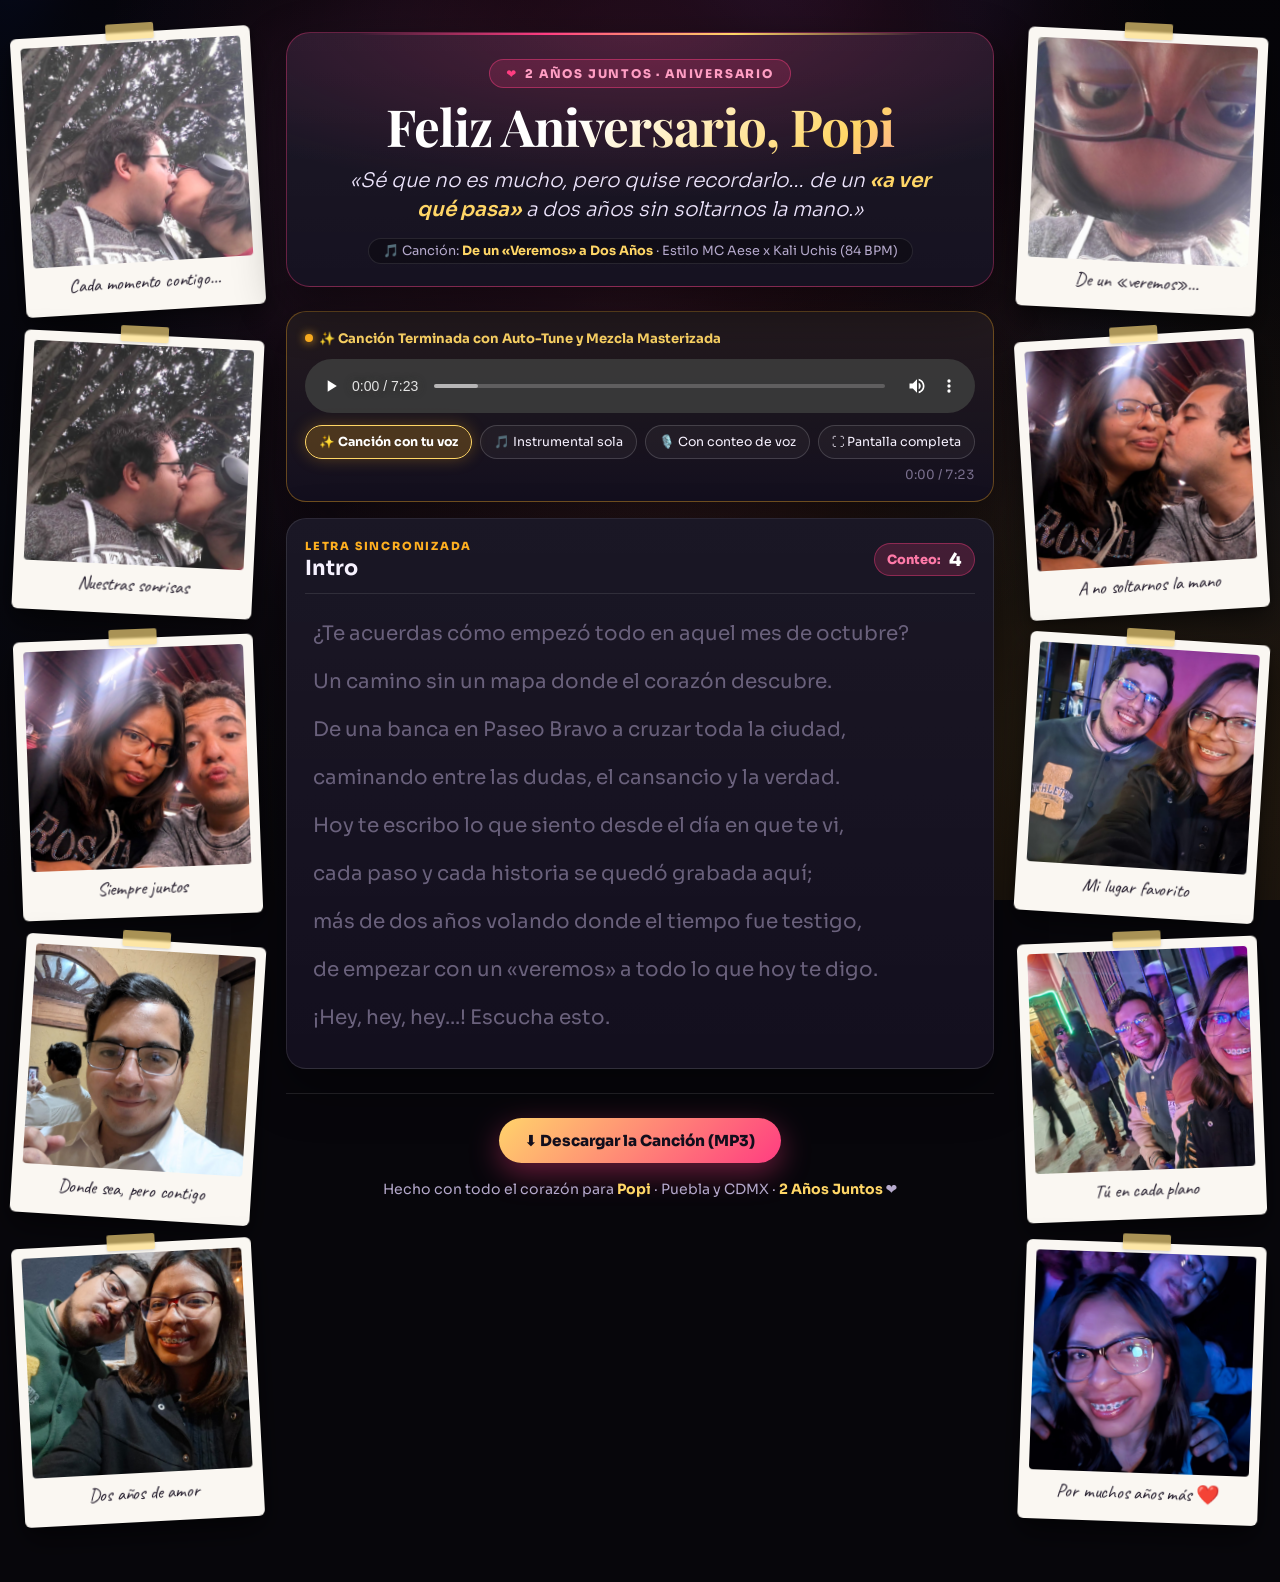
==== aniversario.html @ 95b0ae29 "feat(aniversario): agregar pagina especial para Popi con fotos decorativas, dedicatoria y reproducto" ====
<!DOCTYPE html>
<html lang="es">
<head>
  <meta charset="UTF-8" />
  <meta name="viewport" content="width=device-width, initial-scale=1, viewport-fit=cover" />
  <meta name="color-scheme" content="dark" />
  <meta name="theme-color" content="#07060b" />
  <title>Feliz Aniversario, Popi ❤️ — De un «Veremos» a Dos Años</title>
  <meta name="description" content="Feliz aniversario popi, sé que no es mucho pero quise recordarlo. De un «veremos» a dos años juntos... esta canción es para ti." />

  <link rel="preconnect" href="https://fonts.googleapis.com" />
  <link rel="preconnect" href="https://fonts.gstatic.com" crossorigin />
  <link href="https://fonts.googleapis.com/css2?family=Caveat:wght@600;700&family=Playfair+Display:ital,wght@0,600;0,700;1,400&family=Sora:wght@300;400;500;600;700&display=swap" rel="stylesheet" />

  <style>
    :root {
      --bg: #07060b;
      --card: #130f1e;
      --card-inner: #0d0a15;
      --pink: #ff3d81;
      --pink-soft: #ff7aa8;
      --gold: #ffb020;
      --gold-light: #ffd666;
      --wine: #6e163c;
      --text: #f7f2ff;
      --muted: #b5a9cc;
      --faint: #7a708e;
      --line: rgba(255, 255, 255, 0.10);
      --polaroid-bg: #faf7f2;
      --polaroid-text: #241d2d;
    }

    * { box-sizing: border-box; }
    html { scroll-behavior: smooth; }

    body {
      margin: 0;
      min-height: 100vh;
      background-color: var(--bg);
      color: var(--text);
      font-family: "Sora", system-ui, -apple-system, sans-serif;
      overflow-x: hidden;
      position: relative;
    }

    /* -------------------------------------------------------------
       Fondo Ambiental y Partículas Románticas
       ------------------------------------------------------------- */
    .ambient-backdrop {
      position: fixed;
      inset: 0;
      z-index: 0;
      overflow: hidden;
      pointer-events: none;
    }

    .ambient-slide {
      position: absolute;
      inset: -20px;
      background-size: cover;
      background-position: center;
      filter: blur(28px) brightness(0.24) saturate(1.4);
      opacity: 0;
      transition: opacity 2.5s ease-in-out, transform 12s ease-out;
      transform: scale(1.04);
    }
    .ambient-slide.active {
      opacity: 1;
      transform: scale(1.12);
    }

    .ambient-vignette {
      position: absolute;
      inset: 0;
      background:
        radial-gradient(ellipse at 50% 15%, rgba(255, 61, 129, 0.14), transparent 60%),
        radial-gradient(ellipse at 85% 85%, rgba(255, 176, 32, 0.12), transparent 55%),
        linear-gradient(180deg, rgba(7, 6, 11, 0.65) 0%, rgba(7, 6, 11, 0.92) 80%, #07060b 100%);
    }

    /* Corazones flotantes suaves */
    .hearts-layer {
      position: absolute;
      inset: 0;
      overflow: hidden;
      pointer-events: none;
    }
    .floating-heart {
      position: absolute;
      bottom: -40px;
      color: rgba(255, 61, 129, 0.35);
      font-size: 1.2rem;
      user-select: none;
      animation: floatUp 14s linear infinite;
    }
    @keyframes floatUp {
      0% {
        transform: translateY(0) scale(0.8) rotate(0deg);
        opacity: 0;
      }
      10% { opacity: 0.6; }
      90% { opacity: 0.4; }
      100% {
        transform: translateY(-110vh) scale(1.2) rotate(45deg);
        opacity: 0;
      }
    }

    /* -------------------------------------------------------------
       Estructura Principal (Columnas de Fotos a los Lados)
       ------------------------------------------------------------- */
    .page-wrapper {
      position: relative;
      z-index: 1;
      display: flex;
      justify-content: center;
      align-items: flex-start;
      gap: 28px;
      max-width: 1440px;
      margin: 0 auto;
      padding: 32px 18px 60px;
    }

    /* Columnas laterales de polaroids (Desktop) */
    .photo-sidebar {
      flex: 0 0 240px;
      display: flex;
      flex-direction: column;
      gap: 24px;
      position: sticky;
      top: 24px;
    }

    @media (max-width: 1100px) {
      .photo-sidebar { display: none; }
      .page-wrapper { padding: 20px 14px 50px; }
    }

    /* Columna Central */
    .center-content {
      flex: 1;
      max-width: 760px;
      width: 100%;
    }

    /* -------------------------------------------------------------
       Polaroid Card
       ------------------------------------------------------------- */
    .polaroid {
      position: relative;
      background: var(--polaroid-bg);
      border-radius: 6px;
      padding: 10px 10px 18px 10px;
      box-shadow:
        0 14px 30px rgba(0, 0, 0, 0.55),
        0 2px 6px rgba(0, 0, 0, 0.25);
      cursor: pointer;
      transform-origin: center center;
      transition: transform 0.35s cubic-bezier(0.2, 0.8, 0.2, 1),
                  box-shadow 0.35s ease,
                  z-index 0s;
    }
    .polaroid:hover {
      transform: scale(1.07) rotate(0deg) !important;
      box-shadow:
        0 22px 45px rgba(255, 61, 129, 0.35),
        0 0 0 1px rgba(255, 255, 255, 0.5);
      z-index: 20;
    }

    /* Cinta adhesiva (Washi Tape) */
    .polaroid::before {
      content: "";
      position: absolute;
      top: -9px;
      left: 50%;
      transform: translateX(-50%);
      width: 48px;
      height: 16px;
      background: rgba(255, 222, 125, 0.65);
      backdrop-filter: blur(1px);
      box-shadow: 0 1px 3px rgba(0,0,0,0.15);
      border-radius: 2px;
      z-index: 2;
    }

    .polaroid-img-wrap {
      width: 100%;
      aspect-ratio: 1 / 1;
      overflow: hidden;
      border-radius: 4px;
      background: #1a1622;
    }
    .polaroid-img-wrap img {
      width: 100%;
      height: 100%;
      object-fit: cover;
      display: block;
      transition: transform 0.4s ease;
    }
    .polaroid:hover .polaroid-img-wrap img {
      transform: scale(1.05);
    }

    .polaroid-caption {
      margin: 10px 0 0;
      text-align: center;
      font-family: "Caveat", cursive;
      font-size: 1.18rem;
      color: var(--polaroid-text);
      line-height: 1.1;
      letter-spacing: -0.01em;
    }

    /* Inclinaciones aleatorias naturales */
    .tilt-left-1  { transform: rotate(-3.5deg); }
    .tilt-right-1 { transform: rotate(2.8deg); }
    .tilt-left-2  { transform: rotate(-2.2deg); }
    .tilt-right-2 { transform: rotate(3.6deg); }
    .tilt-left-3  { transform: rotate(-3.0deg); }
    .tilt-right-3 { transform: rotate(2.0deg); }

    /* -------------------------------------------------------------
       Carrusel de Fotos Móvil
       ------------------------------------------------------------- */
    .mobile-reel-wrap {
      display: none;
      margin-bottom: 22px;
    }
    @media (max-width: 1100px) {
      .mobile-reel-wrap { display: block; }
    }
    .mobile-reel-title {
      font-size: 0.75rem;
      text-transform: uppercase;
      letter-spacing: 0.16em;
      color: var(--gold-light);
      font-weight: 700;
      margin: 0 0 10px;
      display: flex;
      align-items: center;
      gap: 6px;
    }
    .mobile-reel {
      display: flex;
      gap: 14px;
      overflow-x: auto;
      padding: 10px 4px 18px;
      scroll-snap-type: x mandatory;
      -webkit-overflow-scrolling: touch;
    }
    .mobile-reel::-webkit-scrollbar { height: 4px; }
    .mobile-reel::-webkit-scrollbar-thumb { background: rgba(255, 61, 129, 0.4); border-radius: 99px; }
    .mobile-reel .polaroid {
      flex: 0 0 170px;
      scroll-snap-align: start;
    }

    /* -------------------------------------------------------------
       Encabezado de Dedicatoria de Aniversario
       ------------------------------------------------------------- */
    .anniversary-hero {
      text-align: center;
      margin-bottom: 24px;
      padding: 26px 20px 22px;
      background:
        radial-gradient(75% 65% at 50% 0%, rgba(255, 61, 129, 0.22), transparent),
        linear-gradient(180deg, rgba(255, 255, 255, 0.04), rgba(255, 255, 255, 0.01)),
        var(--card);
      border: 1px solid rgba(255, 61, 129, 0.35);
      border-radius: 24px;
      box-shadow: 0 20px 50px rgba(0, 0, 0, 0.45);
      position: relative;
      overflow: hidden;
    }
    .anniversary-hero::before {
      content: "";
      position: absolute;
      top: 0;
      left: 10%;
      right: 10%;
      height: 2px;
      background: linear-gradient(90deg, transparent, #ff3d81, #ffd666, transparent);
    }

    .love-pill {
      display: inline-flex;
      align-items: center;
      gap: 7px;
      padding: 6px 16px;
      border-radius: 999px;
      background: rgba(255, 61, 129, 0.16);
      border: 1px solid rgba(255, 61, 129, 0.45);
      color: #ff9ec3;
      font-size: 0.75rem;
      font-weight: 800;
      letter-spacing: 0.15em;
      text-transform: uppercase;
      margin-bottom: 12px;
    }
    .love-pill span { color: #ff3d81; }

    .anniversary-title {
      font-family: "Playfair Display", serif;
      font-size: clamp(2.1rem, 6vw, 3.2rem);
      line-height: 1.05;
      margin: 0 0 12px;
      background: linear-gradient(135deg, #ffffff 40%, #ffd666 80%, #ff8db7 100%);
      -webkit-background-clip: text;
      -webkit-text-fill-color: transparent;
      letter-spacing: -0.02em;
    }

    .anniversary-dedication {
      font-size: clamp(1.02rem, 3vw, 1.25rem);
      line-height: 1.45;
      color: #ede4fc;
      margin: 0 0 14px;
      font-style: italic;
      font-weight: 300;
      max-width: 620px;
      margin-left: auto;
      margin-right: auto;
    }
    .anniversary-dedication strong {
      color: var(--gold-light);
      font-weight: 600;
    }

    .song-credits {
      display: inline-block;
      font-size: 0.8rem;
      color: var(--muted);
      background: rgba(0, 0, 0, 0.3);
      padding: 4px 14px;
      border-radius: 999px;
      border: 1px solid var(--line);
    }
    .song-credits b { color: var(--gold-light); }

    /* -------------------------------------------------------------
       Tarjeta del Reproductor de Audio
       ------------------------------------------------------------- */
    .player-card {
      background:
        linear-gradient(180deg, rgba(255, 176, 32, 0.07), transparent),
        var(--card);
      border: 1px solid rgba(255, 176, 32, 0.35);
      border-radius: 20px;
      padding: 18px;
      box-shadow: 0 20px 50px rgba(0, 0, 0, 0.4);
      margin-bottom: 16px;
    }

    .player-header {
      display: flex;
      align-items: center;
      justify-content: space-between;
      gap: 10px;
      margin-bottom: 12px;
      flex-wrap: wrap;
    }
    .player-badge {
      display: inline-flex;
      align-items: center;
      gap: 6px;
      font-size: 0.82rem;
      font-weight: 700;
      color: #ffd666;
    }
    .player-badge .dot {
      width: 8px;
      height: 8px;
      background: #ffb020;
      border-radius: 50%;
      box-shadow: 0 0 10px #ffb020;
      animation: pulseDot 2s infinite;
    }
    @keyframes pulseDot {
      0%, 100% { opacity: 1; transform: scale(1); }
      50% { opacity: 0.5; transform: scale(0.8); }
    }

    audio {
      width: 100%;
      display: block;
      border-radius: 10px;
      outline: none;
      margin-bottom: 12px;
    }

    .controls-row {
      display: flex;
      align-items: center;
      gap: 8px;
      flex-wrap: wrap;
    }
    .chip {
      appearance: none;
      border: 1px solid rgba(255, 255, 255, 0.16);
      background: rgba(255, 255, 255, 0.04);
      color: var(--text);
      font: inherit;
      font-size: 0.78rem;
      padding: 8px 13px;
      border-radius: 999px;
      cursor: pointer;
      display: inline-flex;
      align-items: center;
      gap: 6px;
      transition: all 0.2s ease;
    }
    .chip:hover {
      border-color: rgba(255, 61, 129, 0.6);
      background: rgba(255, 61, 129, 0.08);
      color: #fff;
    }
    .chip.is-active {
      border-color: #ffd666;
      background: rgba(255, 176, 32, 0.22);
      color: #fff;
      font-weight: 700;
      box-shadow: 0 0 16px rgba(255, 176, 32, 0.28);
    }
    .time-label {
      margin-left: auto;
      color: var(--faint);
      font-size: 0.8rem;
      font-variant-numeric: tabular-nums;
    }

    /* -------------------------------------------------------------
       Tarjeta del Karaoke (Letra en Tiempo Real)
       ------------------------------------------------------------- */
    .karaoke-card {
      background: linear-gradient(180deg, rgba(255, 255, 255, 0.03), transparent), var(--card);
      border: 1px solid var(--line);
      border-radius: 20px;
      padding: 20px 18px;
      box-shadow: 0 20px 50px rgba(0, 0, 0, 0.4);
      margin-bottom: 18px;
    }

    .karaoke-head {
      display: flex;
      align-items: center;
      justify-content: space-between;
      gap: 12px;
      margin-bottom: 14px;
      border-bottom: 1px solid var(--line);
      padding-bottom: 12px;
    }
    .kicker {
      font-size: 0.7rem;
      font-weight: 800;
      color: var(--gold);
      letter-spacing: 0.16em;
      text-transform: uppercase;
      margin: 0 0 2px;
    }
    .section-title {
      margin: 0;
      font-size: 1.3rem;
      font-weight: 700;
      color: var(--text);
    }

    .count-indicator {
      display: inline-flex;
      align-items: center;
      gap: 8px;
      background: rgba(255, 61, 129, 0.18);
      border: 1px solid rgba(255, 61, 129, 0.4);
      border-radius: 999px;
      padding: 4px 12px;
      font-size: 0.8rem;
      font-weight: 800;
      color: var(--pink-soft);
    }
    .count-number {
      font-size: 1.15rem;
      color: #fff;
    }

    /* Contenedor scrolleable de letra */
    .lyrics-container {
      max-height: 440px;
      overflow-y: auto;
      padding: 10px 6px;
      scroll-behavior: smooth;
      scrollbar-width: thin;
      scrollbar-color: rgba(255, 61, 129, 0.4) transparent;
    }
    .lyrics-container::-webkit-scrollbar { width: 5px; }
    .lyrics-container::-webkit-scrollbar-thumb {
      background: rgba(255, 61, 129, 0.35);
      border-radius: 99px;
    }

    .line {
      margin: 0 0 16px;
      font-size: clamp(1.05rem, 3.2vw, 1.25rem);
      line-height: 1.6;
      color: #6a617c;
      transition: color 0.25s ease, transform 0.25s ease;
      cursor: pointer;
    }
    .line:hover {
      color: #9f94b8;
    }
    .line.active {
      color: #ffffff;
      transform: translateX(4px);
    }

    /* Palabras iluminadas en sincronía */
    .word {
      display: inline-block;
      padding: 0 2px;
      border-radius: 4px;
      transition: color 0.12s ease, text-shadow 0.12s ease;
    }
    .line.active .word {
      color: #9c91b5;
    }
    .line.active .word.active {
      color: #ffd666;
      font-weight: 700;
      text-shadow:
        0 0 18px rgba(255, 176, 32, 0.75),
        0 0 32px rgba(255, 61, 129, 0.5);
      animation: popWord 0.15s ease-out;
    }
    @keyframes popWord {
      0% { transform: scale(1.08); }
      100% { transform: scale(1); }
    }

    /* -------------------------------------------------------------
       Pie de Página con Descarga y Nota Romántica
       ------------------------------------------------------------- */
    .romantic-footer {
      text-align: center;
      padding: 24px 16px;
      border-top: 1px solid var(--line);
      margin-top: 24px;
    }
    .download-cta {
      display: inline-flex;
      align-items: center;
      gap: 10px;
      background: linear-gradient(135deg, #ffd36b, #ff3d81);
      color: #120e1c;
      font-weight: 800;
      font-size: 0.95rem;
      padding: 13px 26px;
      border-radius: 999px;
      text-decoration: none;
      box-shadow: 0 10px 30px rgba(255, 61, 129, 0.4);
      transition: transform 0.2s ease, box-shadow 0.2s ease;
      margin-bottom: 16px;
    }
    .download-cta:hover {
      transform: translateY(-2px) scale(1.02);
      box-shadow: 0 14px 40px rgba(255, 61, 129, 0.6);
    }

    .footer-note {
      font-size: 0.88rem;
      color: var(--muted);
      line-height: 1.5;
      margin: 0;
    }
    .footer-note strong { color: var(--gold-light); }

    /* -------------------------------------------------------------
       Modal Lightbox para Ampliar Fotos
       ------------------------------------------------------------- */
    .lightbox-modal {
      position: fixed;
      inset: 0;
      z-index: 1000;
      background: rgba(7, 6, 11, 0.92);
      backdrop-filter: blur(14px);
      display: flex;
      flex-direction: column;
      align-items: center;
      justify-content: center;
      padding: 20px;
      opacity: 0;
      pointer-events: none;
      transition: opacity 0.3s ease;
    }
    .lightbox-modal.is-open {
      opacity: 1;
      pointer-events: auto;
    }
    .lightbox-img-wrap {
      max-width: 90vw;
      max-height: 78vh;
      border-radius: 12px;
      overflow: hidden;
      box-shadow: 0 25px 70px rgba(0, 0, 0, 0.8), 0 0 0 1px rgba(255, 255, 255, 0.2);
    }
    .lightbox-img-wrap img {
      max-width: 100%;
      max-height: 78vh;
      display: block;
      object-fit: contain;
    }
    .lightbox-caption-text {
      font-family: "Caveat", cursive;
      font-size: 1.6rem;
      color: #ffd666;
      margin: 14px 0 0;
      text-align: center;
    }
    .lightbox-close-btn {
      position: absolute;
      top: 20px;
      right: 24px;
      background: rgba(255, 255, 255, 0.1);
      border: 1px solid rgba(255, 255, 255, 0.2);
      color: #fff;
      font-size: 1.4rem;
      width: 44px;
      height: 44px;
      border-radius: 50%;
      cursor: pointer;
      display: flex;
      align-items: center;
      justify-content: center;
      transition: background 0.2s;
    }
    .lightbox-close-btn:hover { background: rgba(255, 61, 129, 0.4); }
  </style>
</head>
<body>

  <!-- Fondo Ambiental con Fotos y Corazones -->
  <div class="ambient-backdrop" aria-hidden="true">
    <div class="ambient-slide active" id="ambientSlideA" style="background-image: url('fotos/IMG-20261108-WA0225.jpg');"></div>
    <div class="ambient-slide" id="ambientSlideB"></div>
    <div class="ambient-vignette"></div>
    <div class="hearts-layer" id="heartsLayer"></div>
  </div>

  <div class="page-wrapper">

    <!-- =========================================================
         COLUMNA IZQUIERDA: POLAROIDS FLOTANTES (DESKTOP)
         ========================================================= -->
    <aside class="photo-sidebar" aria-label="Fotos de recuerdos - Izquierda">
      <div class="polaroid tilt-left-1" onclick="openLightbox('fotos/IMG-20260609-WA0092.jpg', 'Cada momento contigo…')">
        <div class="polaroid-img-wrap">
          <img src="fotos/IMG-20260609-WA0092.jpg" alt="Recuerdo con Popi" loading="lazy" />
        </div>
        <p class="polaroid-caption">Cada momento contigo…</p>
      </div>

      <div class="polaroid tilt-right-1" onclick="openLightbox('fotos/IMG-20260609-WA0116.jpg', 'Nuestras sonrisas')">
        <div class="polaroid-img-wrap">
          <img src="fotos/IMG-20260609-WA0116.jpg" alt="Recuerdo con Popi" loading="lazy" />
        </div>
        <p class="polaroid-caption">Nuestras sonrisas</p>
      </div>

      <div class="polaroid tilt-left-2" onclick="openLightbox('fotos/IMG-20260921-WA0125.jpg', 'Siempre juntos')">
        <div class="polaroid-img-wrap">
          <img src="fotos/IMG-20260921-WA0125.jpg" alt="Recuerdo con Popi" loading="lazy" />
        </div>
        <p class="polaroid-caption">Siempre juntos</p>
      </div>

      <div class="polaroid tilt-right-2" onclick="openLightbox('fotos/IMG-20261020-WA0071.jpg', 'Donde sea, pero contigo')">
        <div class="polaroid-img-wrap">
          <img src="fotos/IMG-20261020-WA0071.jpg" alt="Recuerdo con Popi" loading="lazy" />
        </div>
        <p class="polaroid-caption">Donde sea, pero contigo</p>
      </div>

      <div class="polaroid tilt-left-3" onclick="openLightbox('fotos/IMG-20261108-WA0222.jpg', 'Dos años de amor')">
        <div class="polaroid-img-wrap">
          <img src="fotos/IMG-20261108-WA0222.jpg" alt="Recuerdo con Popi" loading="lazy" />
        </div>
        <p class="polaroid-caption">Dos años de amor</p>
      </div>
    </aside>

    <!-- =========================================================
         COLUMNA CENTRAL: DEDICATORIA + REPRODUCTOR + KARAOKE
         ========================================================= -->
    <main class="center-content">

      <!-- Encabezado Romántico -->
      <header class="anniversary-hero">
        <div class="love-pill">
          <span>❤️</span> 2 Años Juntos · Aniversario
        </div>

        <h1 class="anniversary-title">Feliz Aniversario, Popi</h1>

        <p class="anniversary-dedication">
          «Sé que no es mucho, pero quise recordarlo… de un <strong>«a ver qué pasa»</strong> a dos años sin soltarnos la mano.»
        </p>

        <div class="song-credits">
          🎵 Canción: <b>De un «Veremos» a Dos Años</b> · Estilo MC Aese x Kali Uchis (84 BPM)
        </div>
      </header>

      <!-- Carrusel Horizontal para Celulares -->
      <section class="mobile-reel-wrap" aria-label="Galería de fotos de aniversario">
        <p class="mobile-reel-title">📸 Nuestros Recuerdos <span>(Toca para agrandar)</span></p>
        <div class="mobile-reel">
          <div class="polaroid tilt-left-1" onclick="openLightbox('fotos/IMG-20260609-WA0092.jpg', 'Cada momento contigo…')">
            <div class="polaroid-img-wrap"><img src="fotos/IMG-20260609-WA0092.jpg" alt="Recuerdo" loading="lazy" /></div>
            <p class="polaroid-caption">Cada momento…</p>
          </div>
          <div class="polaroid tilt-right-1" onclick="openLightbox('fotos/IMG-20260609-WA0094.jpg', 'De un «veremos»…')">
            <div class="polaroid-img-wrap"><img src="fotos/IMG-20260609-WA0094.jpg" alt="Recuerdo" loading="lazy" /></div>
            <p class="polaroid-caption">De un «veremos»…</p>
          </div>
          <div class="polaroid tilt-left-2" onclick="openLightbox('fotos/IMG-20260609-WA0116.jpg', 'Nuestras sonrisas')">
            <div class="polaroid-img-wrap"><img src="fotos/IMG-20260609-WA0116.jpg" alt="Recuerdo" loading="lazy" /></div>
            <p class="polaroid-caption">Nuestras sonrisas</p>
          </div>
          <div class="polaroid tilt-right-2" onclick="openLightbox('fotos/IMG-20260921-WA0125.jpg', 'Siempre juntos')">
            <div class="polaroid-img-wrap"><img src="fotos/IMG-20260921-WA0125.jpg" alt="Recuerdo" loading="lazy" /></div>
            <p class="polaroid-caption">Siempre juntos</p>
          </div>
          <div class="polaroid tilt-left-3" onclick="openLightbox('fotos/IMG-20260921-WA0129.jpg', 'A no soltarnos la mano')">
            <div class="polaroid-img-wrap"><img src="fotos/IMG-20260921-WA0129.jpg" alt="Recuerdo" loading="lazy" /></div>
            <p class="polaroid-caption">A no soltarnos…</p>
          </div>
          <div class="polaroid tilt-right-1" onclick="openLightbox('fotos/IMG-20261020-WA0071.jpg', 'Donde sea, pero contigo')">
            <div class="polaroid-img-wrap"><img src="fotos/IMG-20261020-WA0071.jpg" alt="Recuerdo" loading="lazy" /></div>
            <p class="polaroid-caption">Conectados</p>
          </div>
          <div class="polaroid tilt-left-1" onclick="openLightbox('fotos/IMG-20261108-WA0222.jpg', 'Dos años de amor')">
            <div class="polaroid-img-wrap"><img src="fotos/IMG-20261108-WA0222.jpg" alt="Recuerdo" loading="lazy" /></div>
            <p class="polaroid-caption">Dos años</p>
          </div>
          <div class="polaroid tilt-right-2" onclick="openLightbox('fotos/IMG-20261108-WA0223(1).jpg', 'Mi lugar favorito')">
            <div class="polaroid-img-wrap"><img src="fotos/IMG-20261108-WA0223(1).jpg" alt="Recuerdo" loading="lazy" /></div>
            <p class="polaroid-caption">Mi lugar favorito</p>
          </div>
          <div class="polaroid tilt-left-2" onclick="openLightbox('fotos/IMG-20261108-WA0224(2).jpg', 'Tú en cada plano')">
            <div class="polaroid-img-wrap"><img src="fotos/IMG-20261108-WA0224(2).jpg" alt="Recuerdo" loading="lazy" /></div>
            <p class="polaroid-caption">En cada plano</p>
          </div>
          <div class="polaroid tilt-right-3" onclick="openLightbox('fotos/IMG-20261108-WA0225.jpg', 'Por muchos años más, Popi ❤️')">
            <div class="polaroid-img-wrap"><img src="fotos/IMG-20261108-WA0225.jpg" alt="Recuerdo" loading="lazy" /></div>
            <p class="polaroid-caption">Por muchos más ❤️</p>
          </div>
        </div>
      </section>

      <!-- Reproductor de Audio -->
      <section class="player-card">
        <div class="player-header">
          <div class="player-badge">
            <span class="dot"></span>
            <span>✨ Canción Terminada con Auto-Tune y Mezcla Masterizada</span>
          </div>
        </div>

        <audio id="audio" controls preload="metadata" src="music/de-un-veremos-a-dos-anos-mezcla.mp3">
          Tu navegador no soporta el reproductor de audio.
        </audio>

        <div class="controls-row">
          <button id="btnMix" class="chip is-active" type="button">✨ Canción con tu voz</button>
          <button id="btnClean" class="chip" type="button">🎵 Instrumental sola</button>
          <button id="btnGuide" class="chip" type="button">🎙️ Con conteo de voz</button>
          <button id="btnFullscreen" class="chip" type="button">⛶ Pantalla completa</button>
          <span id="timeLabel" class="time-label">0:00 / 7:23</span>
        </div>
      </section>

      <!-- Letra en Tiempo Real (Karaoke) -->
      <section class="karaoke-card">
        <div class="karaoke-head">
          <div>
            <p class="kicker">Letra Sincronizada</p>
            <h2 id="sectionName" class="section-title">Intro</h2>
          </div>
          <div id="countWrap" class="count-indicator" hidden>
            <span>Conteo:</span>
            <span id="countIn" class="count-number">4</span>
          </div>
        </div>

        <div class="lyrics-container" id="lyricsContainer">
          <div id="lyrics">Cargando letra sincronizada…</div>
        </div>
      </section>

      <!-- Pie con Descarga y Mensaje -->
      <footer class="romantic-footer">
        <a class="download-cta" href="music/de-un-veremos-a-dos-anos-mezcla.mp3" download="De Un Veremos a Dos Anos - Popi.mp3">
          ⬇️ Descargar la Canción (MP3)
        </a>
        <p class="footer-note">
          Hecho con todo el corazón para <strong>Popi</strong> · Puebla y CDMX · <strong>2 Años Juntos</strong> ❤️
        </p>
      </footer>

    </main>

    <!-- =========================================================
         COLUMNA DERECHA: POLAROIDS FLOTANTES (DESKTOP)
         ========================================================= -->
    <aside class="photo-sidebar" aria-label="Fotos de recuerdos - Derecha">
      <div class="polaroid tilt-right-1" onclick="openLightbox('fotos/IMG-20260609-WA0094.jpg', 'De un «veremos»…')">
        <div class="polaroid-img-wrap">
          <img src="fotos/IMG-20260609-WA0094.jpg" alt="Recuerdo con Popi" loading="lazy" />
        </div>
        <p class="polaroid-caption">De un «veremos»…</p>
      </div>

      <div class="polaroid tilt-left-1" onclick="openLightbox('fotos/IMG-20260921-WA0129.jpg', 'A no soltarnos la mano')">
        <div class="polaroid-img-wrap">
          <img src="fotos/IMG-20260921-WA0129.jpg" alt="Recuerdo con Popi" loading="lazy" />
        </div>
        <p class="polaroid-caption">A no soltarnos la mano</p>
      </div>

      <div class="polaroid tilt-right-2" onclick="openLightbox('fotos/IMG-20261108-WA0223(1).jpg', 'Mi lugar favorito en el mundo')">
        <div class="polaroid-img-wrap">
          <img src="fotos/IMG-20261108-WA0223(1).jpg" alt="Recuerdo con Popi" loading="lazy" />
        </div>
        <p class="polaroid-caption">Mi lugar favorito</p>
      </div>

      <div class="polaroid tilt-left-2" onclick="openLightbox('fotos/IMG-20261108-WA0224(2).jpg', 'Tú en cada plano')">
        <div class="polaroid-img-wrap">
          <img src="fotos/IMG-20261108-WA0224(2).jpg" alt="Recuerdo con Popi" loading="lazy" />
        </div>
        <p class="polaroid-caption">Tú en cada plano</p>
      </div>

      <div class="polaroid tilt-right-3" onclick="openLightbox('fotos/IMG-20261108-WA0225.jpg', 'Por muchos años más, Popi ❤️')">
        <div class="polaroid-img-wrap">
          <img src="fotos/IMG-20261108-WA0225.jpg" alt="Recuerdo con Popi" loading="lazy" />
        </div>
        <p class="polaroid-caption">Por muchos años más ❤️</p>
      </div>
    </aside>

  </div>

  <!-- Modal Lightbox -->
  <div id="lightbox" class="lightbox-modal" onclick="closeLightbox(event)">
    <button class="lightbox-close-btn" onclick="closeLightbox(event)" aria-label="Cerrar foto">✕</button>
    <div class="lightbox-img-wrap" onclick="event.stopPropagation()">
      <img id="lightboxImg" src="" alt="Foto ampliada" />
    </div>
    <p id="lightboxCaption" class="lightbox-caption-text"></p>
  </div>

  <!-- Datos y Lógica de Karaoke -->
  <script src="music/karaoke-data.js"></script>
  <script>
    (() => {
      "use strict";

      const data = window.KARAOKE_DATA;
      const audio = document.getElementById("audio");
      const lyricsEl = document.getElementById("lyrics");
      const lyricsContainer = document.getElementById("lyricsContainer");
      const sectionNameEl = document.getElementById("sectionName");
      const countWrap = document.getElementById("countWrap");
      const countInEl = document.getElementById("countIn");
      const timeLabel = document.getElementById("timeLabel");

      const btnMix = document.getElementById("btnMix");
      const btnClean = document.getElementById("btnClean");
      const btnGuide = document.getElementById("btnGuide");
      const btnFullscreen = document.getElementById("btnFullscreen");

      if (!data) {
        lyricsEl.innerHTML = "<p class='line active'>No se pudo cargar la letra.</p>";
        return;
      }

      // -------------------------------------------------------------
      // Resuelve rutas relativas según la ubicación del archivo
      // -------------------------------------------------------------
      const resolveAudio = (path) => {
        if (!path) return "";
        if (path.startsWith("music/") || path.startsWith("http") || path.startsWith("/")) return path;
        return "music/" + path;
      };

      const BEAT = 60 / data.bpm;
      let currentMode = "mix"; // "mix", "clean", "guide"
      let offset = 0;
      let lineEls = [];
      let wordEls = [];
      let lastActive = null;
      let lastWord = null;
      let raf = 0;

      const songTime = () => Math.max(0, audio.currentTime - offset);

      // Formatear segundos a mm:ss
      const fmt = (s) => {
        const sec = Math.max(0, Math.floor(s));
        return `${Math.floor(sec / 60)}:${String(sec % 60).padStart(2, "0")}`;
      };

      // -------------------------------------------------------------
      // Renderizar letra con palabras marcadas para sincronización
      // -------------------------------------------------------------
      function renderLyrics() {
        const frag = document.createDocumentFragment();
        lineEls = [];
        wordEls = [];

        data.sections.forEach((section) => {
          section.lines.forEach((line) => {
            const p = document.createElement("p");
            p.className = "line";
            p.dataset.start = line.start;
            p.dataset.end = line.end;

            // Al hacer clic en un verso, saltar a ese momento
            p.addEventListener("click", () => {
              audio.currentTime = line.start + offset;
              audio.play().catch(() => {});
            });

            if (line.words && line.words.length) {
              line.words.forEach((w, i) => {
                const sp = document.createElement("span");
                sp.className = "word";
                sp.textContent = w.text + (i < line.words.length - 1 ? " " : "");
                p.appendChild(sp);
                wordEls.push({ el: sp, word: w });
              });
            } else {
              p.textContent = line.text;
            }

            frag.appendChild(p);
            lineEls.push({ el: p, line });
          });
        });

        lyricsEl.innerHTML = "";
        lyricsEl.appendChild(frag);
      }

      renderLyrics();

      // -------------------------------------------------------------
      // Actualización continua de karaoke (Loop de 60fps)
      // -------------------------------------------------------------
      function updateTimeLabel() {
        const dur = audio.duration || data.duration || 443;
        timeLabel.textContent = `${fmt(audio.currentTime)} / ${fmt(dur)}`;
      }

      function updateKaraoke() {
        const t = audio.currentTime - offset;
        const songT = Math.max(0, t);

        // Indicador de conteo
        if (t < 0) {
          countWrap.hidden = false;
          countInEl.textContent = String(Math.max(1, Math.ceil(-t / BEAT)));
        } else {
          countWrap.hidden = true;
        }

        // Sección musical actual
        let currentSection = data.sections[0];
        for (const sec of data.sections) {
          if (songT >= sec.start && songT < sec.end) {
            currentSection = sec;
            break;
          }
          if (songT >= sec.end) currentSection = sec;
        }
        sectionNameEl.textContent = currentSection.name;

        // Línea actual
        let activeLine = null;
        if (t >= 0) {
          for (const item of lineEls) {
            if (songT >= item.line.start && songT < item.line.end) {
              activeLine = item;
              break;
            }
          }
        }

        if (activeLine !== lastActive) {
          if (lastActive) lastActive.el.classList.remove("active");
          if (activeLine) {
            activeLine.el.classList.add("active");
            activeLine.el.scrollIntoView({ block: "center", behavior: "smooth" });
          }
          lastActive = activeLine;
        }

        // Palabra actual (búsqueda binaria)
        let activeWord = null;
        if (t >= 0 && wordEls.length) {
          let lo = 0;
          let hi = wordEls.length - 1;
          let idx = -1;
          while (lo <= hi) {
            const mid = (lo + hi) >> 1;
            if (wordEls[mid].word.start <= songT) {
              idx = mid;
              lo = mid + 1;
            } else {
              hi = mid - 1;
            }
          }
          if (idx >= 0) {
            const candidate = wordEls[idx];
            if (songT < candidate.word.end) activeWord = candidate;
          }
        }

        if (activeWord !== lastWord) {
          if (lastWord) lastWord.el.classList.remove("active");
          if (activeWord) activeWord.el.classList.add("active");
          lastWord = activeWord;
        }

        updateTimeLabel();
      }

      function loop() {
        updateKaraoke();
        if (!audio.paused) raf = requestAnimationFrame(loop);
      }

      audio.addEventListener("play", () => {
        cancelAnimationFrame(raf);
        loop();
      });
      audio.addEventListener("pause", () => {
        cancelAnimationFrame(raf);
        updateKaraoke();
      });
      audio.addEventListener("seeked", updateKaraoke);
      audio.addEventListener("timeupdate", updateKaraoke);
      audio.addEventListener("loadedmetadata", updateTimeLabel);

      // -------------------------------------------------------------
      // Cambio de Fuente de Audio
      // -------------------------------------------------------------
      function updateChips() {
        btnMix.classList.toggle("is-active", currentMode === "mix");
        btnClean.classList.toggle("is-active", currentMode === "clean");
        btnGuide.classList.toggle("is-active", currentMode === "guide");
      }

      function switchMode(mode) {
        if (mode === currentMode) return;
        const wasPlaying = !audio.paused;
        const currentSongTime = songTime();
        currentMode = mode;
        offset = (mode === "guide") ? data.countIn : 0;

        if (mode === "mix") {
          audio.src = resolveAudio(data.mixAudio || "de-un-veremos-a-dos-anos-mezcla.mp3");
        } else if (mode === "guide") {
          audio.src = resolveAudio(data.guideAudio);
        } else {
          audio.src = resolveAudio(data.audio);
        }
        audio.load();
        updateChips();

        const restore = () => {
          const target = Math.min(
            currentSongTime + offset,
            Math.max(0, (audio.duration || 0) - 0.15)
          );
          audio.currentTime = target;
          if (wasPlaying) audio.play().catch(() => {});
          updateKaraoke();
        };
        audio.addEventListener("loadedmetadata", restore, { once: true });
      }

      btnMix.addEventListener("click", () => switchMode("mix"));
      btnClean.addEventListener("click", () => switchMode("clean"));
      btnGuide.addEventListener("click", () => switchMode("guide"));

      btnFullscreen.addEventListener("click", () => {
        if (!document.fullscreenElement) {
          document.documentElement.requestFullscreen?.().catch(() => {});
        } else {
          document.exitFullscreen?.().catch(() => {});
        }
      });

      // -------------------------------------------------------------
      // Fondo Dinámico y Lluvia de Corazones
      // -------------------------------------------------------------
      const allPhotos = [
        "fotos/IMG-20261108-WA0225.jpg",
        "fotos/IMG-20260609-WA0092.jpg",
        "fotos/IMG-20260609-WA0094.jpg",
        "fotos/IMG-20260609-WA0116.jpg",
        "fotos/IMG-20260921-WA0125.jpg",
        "fotos/IMG-20260921-WA0129.jpg",
        "fotos/IMG-20261020-WA0071.jpg",
        "fotos/IMG-20261108-WA0222.jpg",
        "fotos/IMG-20261108-WA0223(1).jpg",
        "fotos/IMG-20261108-WA0224(2).jpg"
      ];

      let bgIndex = 0;
      const slideA = document.getElementById("ambientSlideA");
      const slideB = document.getElementById("ambientSlideB");
      let currentSlide = slideA;

      setInterval(() => {
        bgIndex = (bgIndex + 1) % allPhotos.length;
        const nextPhoto = allPhotos[bgIndex];
        const nextSlide = (currentSlide === slideA) ? slideB : slideA;

        nextSlide.style.backgroundImage = `url('${nextPhoto}')`;
        nextSlide.classList.add("active");
        currentSlide.classList.remove("active");
        currentSlide = nextSlide;
      }, 7000);

      // Crear corazones flotantes de fondo
      const heartsLayer = document.getElementById("heartsLayer");
      const heartSymbols = ["❤️", "💖", "✨", "💕", "🌸"];
      function spawnHeart() {
        const el = document.createElement("div");
        el.className = "floating-heart";
        el.textContent = heartSymbols[Math.floor(Math.random() * heartSymbols.length)];
        el.style.left = `${Math.random() * 100}%`;
        el.style.fontSize = `${0.9 + Math.random() * 0.9}rem`;
        el.style.animationDuration = `${10 + Math.random() * 8}s`;
        heartsLayer.appendChild(el);
        setTimeout(() => el.remove(), 18000);
      }
      setInterval(spawnHeart, 1600);
      for (let i = 0; i < 7; i++) spawnHeart();

    })();

    // -------------------------------------------------------------
    // Funciones del Modal Lightbox
    // -------------------------------------------------------------
    function openLightbox(src, caption) {
      const modal = document.getElementById("lightbox");
      const img = document.getElementById("lightboxImg");
      const cap = document.getElementById("lightboxCaption");
      img.src = src;
      cap.textContent = caption || "";
      modal.classList.add("is-open");
    }

    function closeLightbox(e) {
      if (e) e.stopPropagation();
      document.getElementById("lightbox").classList.remove("is-open");
    }

    document.addEventListener("keydown", (e) => {
      if (e.key === "Escape") closeLightbox();
    });
  </script>
</body>
</html>
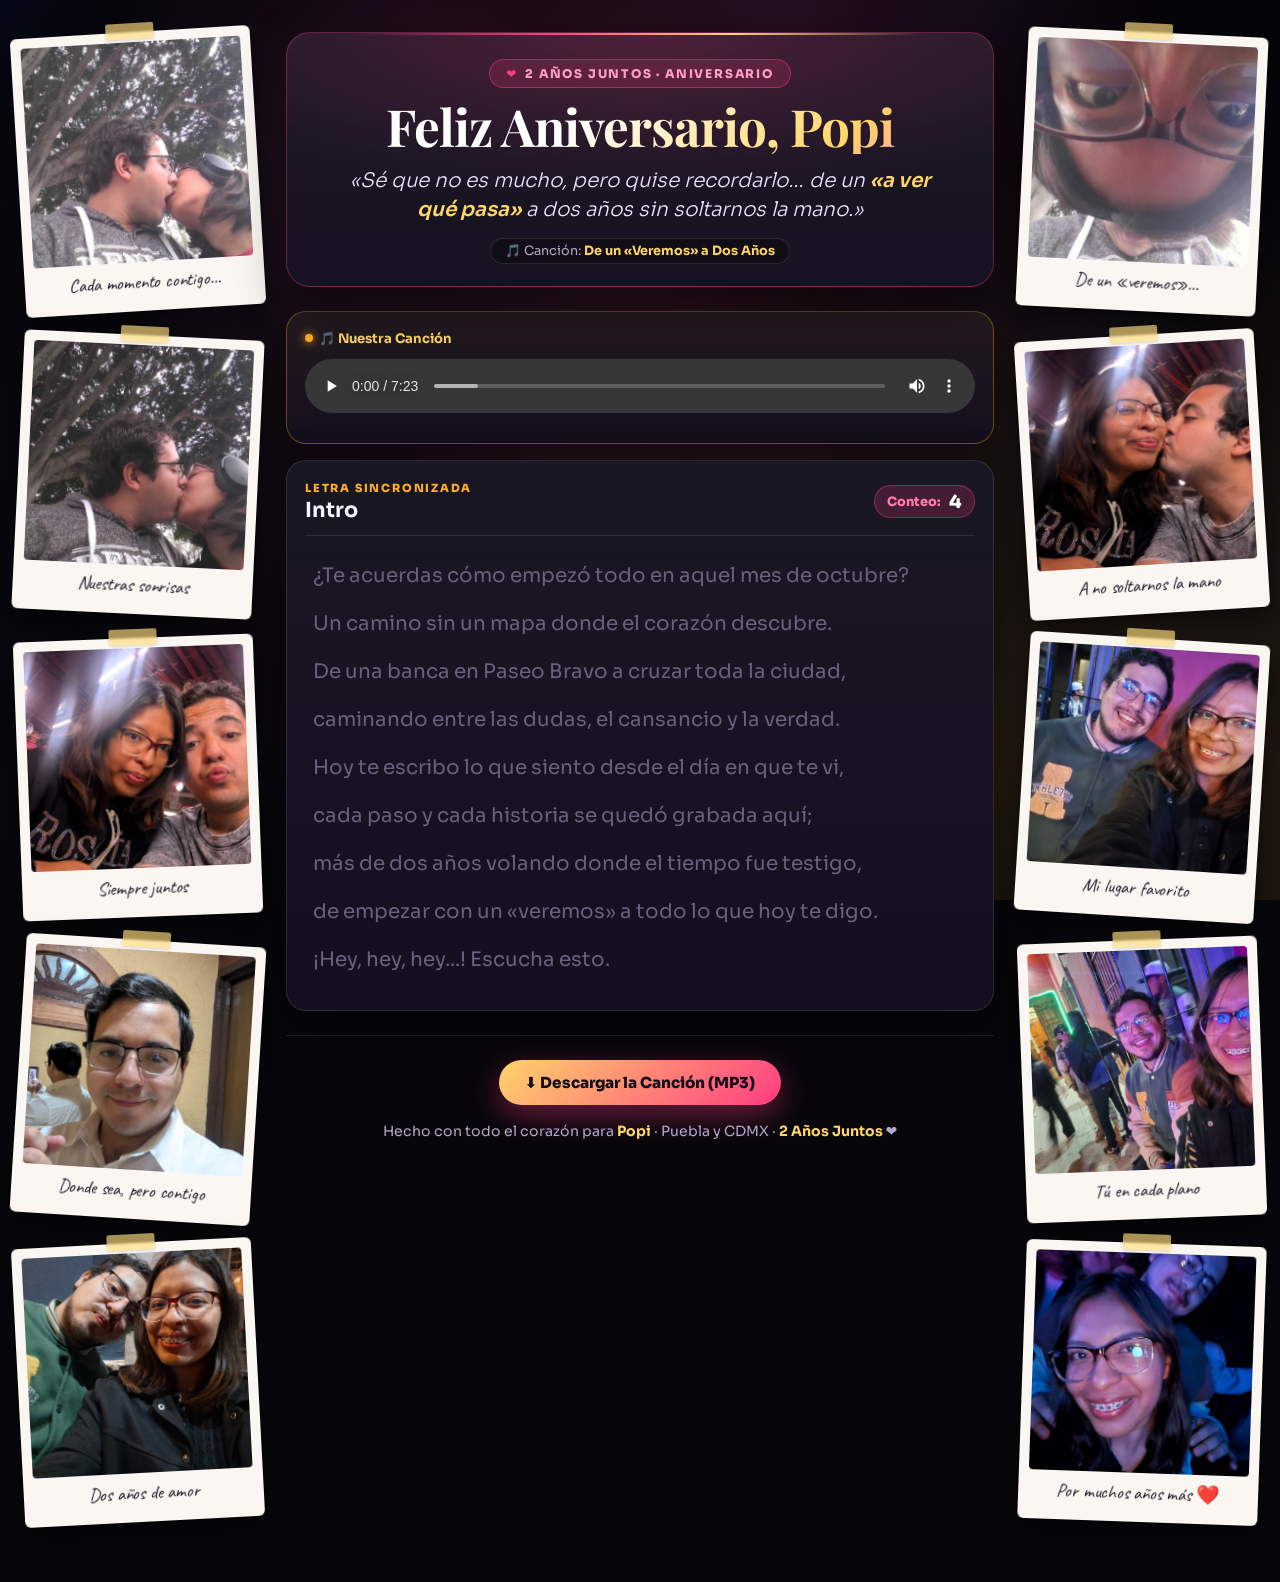
==== commit 64b4422f: "fix(ui): quitar botones de control y leyenda técnica de estilo y BPM de la página de aniversario" ====
--- a/aniversario.html
+++ b/aniversario.html
@@ -705,7 +705,7 @@
         </p>
 
         <div class="song-credits">
-          🎵 Canción: <b>De un «Veremos» a Dos Años</b> · Estilo MC Aese x Kali Uchis (84 BPM)
+          🎵 Canción: <b>De un «Veremos» a Dos Años</b>
         </div>
       </header>
 
@@ -761,21 +761,13 @@
         <div class="player-header">
           <div class="player-badge">
             <span class="dot"></span>
-            <span>✨ Canción Terminada con Auto-Tune y Mezcla Masterizada</span>
+            <span>🎵 Nuestra Canción</span>
           </div>
         </div>
 
         <audio id="audio" controls preload="metadata" src="music/de-un-veremos-a-dos-anos-mezcla.mp3">
           Tu navegador no soporta el reproductor de audio.
         </audio>
-
-        <div class="controls-row">
-          <button id="btnMix" class="chip is-active" type="button">✨ Canción con tu voz</button>
-          <button id="btnClean" class="chip" type="button">🎵 Instrumental sola</button>
-          <button id="btnGuide" class="chip" type="button">🎙️ Con conteo de voz</button>
-          <button id="btnFullscreen" class="chip" type="button">⛶ Pantalla completa</button>
-          <span id="timeLabel" class="time-label">0:00 / 7:23</span>
-        </div>
       </section>
 
       <!-- Letra en Tiempo Real (Karaoke) -->
@@ -1055,10 +1047,19 @@
       // -------------------------------------------------------------
       // Cambio de Fuente de Audio
       // -------------------------------------------------------------
+      function updateTimeLabel() {
+        if (!timeLabel) return;
+        const dur = audio.duration || data.duration || 443;
+        timeLabel.textContent = `${fmt(audio.currentTime)} / ${fmt(dur)}`;
+      }
+
+      // -------------------------------------------------------------
+      // Cambio de Fuente de Audio
+      // -------------------------------------------------------------
       function updateChips() {
-        btnMix.classList.toggle("is-active", currentMode === "mix");
-        btnClean.classList.toggle("is-active", currentMode === "clean");
-        btnGuide.classList.toggle("is-active", currentMode === "guide");
+        if (btnMix) btnMix.classList.toggle("is-active", currentMode === "mix");
+        if (btnClean) btnClean.classList.toggle("is-active", currentMode === "clean");
+        if (btnGuide) btnGuide.classList.toggle("is-active", currentMode === "guide");
       }
 
       function switchMode(mode) {
@@ -1090,17 +1091,19 @@
         audio.addEventListener("loadedmetadata", restore, { once: true });
       }
 
-      btnMix.addEventListener("click", () => switchMode("mix"));
-      btnClean.addEventListener("click", () => switchMode("clean"));
-      btnGuide.addEventListener("click", () => switchMode("guide"));
-
-      btnFullscreen.addEventListener("click", () => {
-        if (!document.fullscreenElement) {
-          document.documentElement.requestFullscreen?.().catch(() => {});
-        } else {
-          document.exitFullscreen?.().catch(() => {});
-        }
-      });
+      if (btnMix) btnMix.addEventListener("click", () => switchMode("mix"));
+      if (btnClean) btnClean.addEventListener("click", () => switchMode("clean"));
+      if (btnGuide) btnGuide.addEventListener("click", () => switchMode("guide"));
+
+      if (btnFullscreen) {
+        btnFullscreen.addEventListener("click", () => {
+          if (!document.fullscreenElement) {
+            document.documentElement.requestFullscreen?.().catch(() => {});
+          } else {
+            document.exitFullscreen?.().catch(() => {});
+          }
+        });
+      }
 
       // -------------------------------------------------------------
       // Fondo Dinámico y Lluvia de Corazones
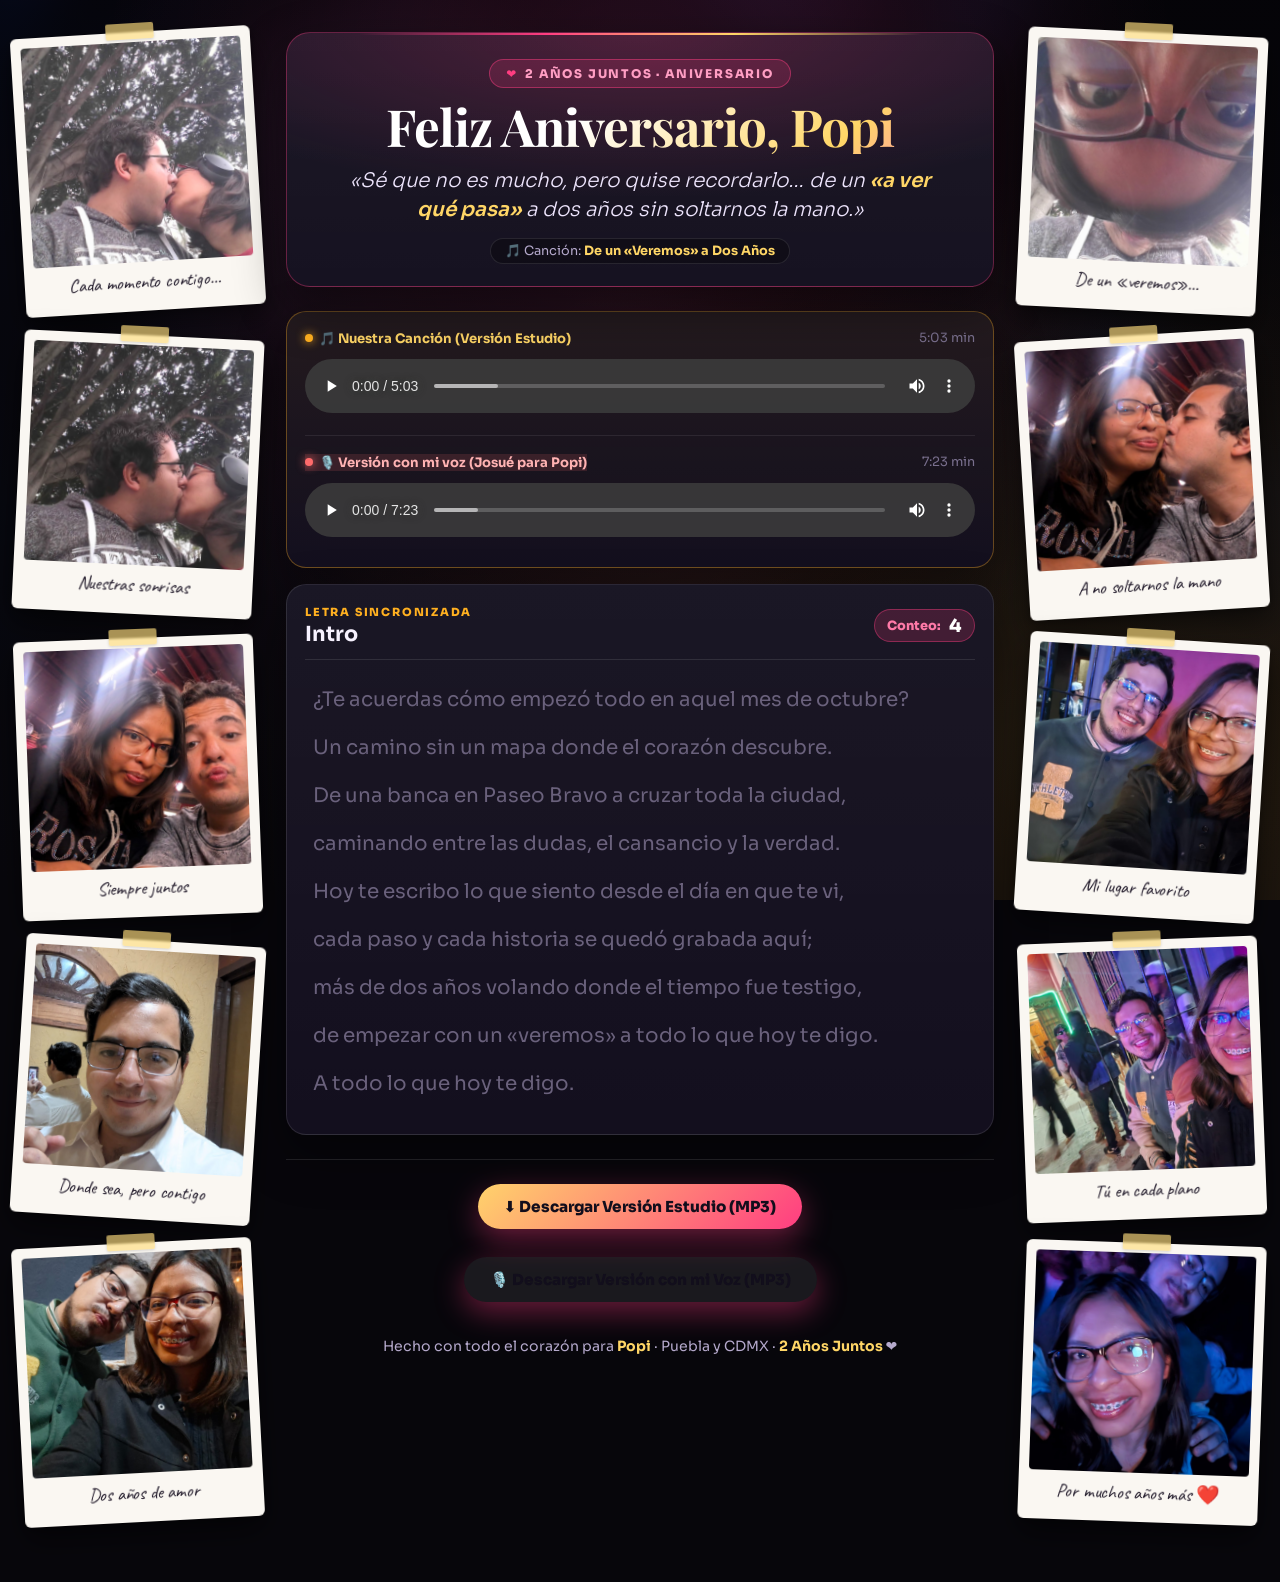
==== commit 88ffbd90: "feat: agregar version estudio principal con karaoke sincronizado y version con voz de Josue abajo" ====
--- a/aniversario.html
+++ b/aniversario.html
@@ -758,14 +758,29 @@
 
       <!-- Reproductor de Audio -->
       <section class="player-card">
+        <!-- 1. Canción Principal (Versión Estudio) -->
         <div class="player-header">
           <div class="player-badge">
             <span class="dot"></span>
-            <span>🎵 Nuestra Canción</span>
-          </div>
-        </div>
-
-        <audio id="audio" controls preload="metadata" src="music/de-un-veremos-a-dos-anos-mezcla.mp3">
+            <span>🎵 Nuestra Canción (Versión Estudio)</span>
+          </div>
+          <span style="font-size: 0.8rem; color: var(--faint);">5:03 min</span>
+        </div>
+
+        <audio id="audio" controls preload="metadata" src="music/de-un-veremos-a-dos-anos-estudio.mp3">
+          Tu navegador no soporta el reproductor de audio.
+        </audio>
+
+        <!-- 2. Canción Cantada por Josué -->
+        <div class="player-header" style="margin-top: 22px; padding-top: 18px; border-top: 1px solid rgba(255, 255, 255, 0.08);">
+          <div class="player-badge" style="background: rgba(255, 107, 107, 0.14); border-color: rgba(255, 107, 107, 0.35);">
+            <span class="dot" style="background: #ff6b6b; box-shadow: 0 0 10px #ff6b6b;"></span>
+            <span style="color: #ffb3b3;">🎙️ Versión con mi voz (Josué para Popi)</span>
+          </div>
+          <span style="font-size: 0.8rem; color: var(--faint);">7:23 min</span>
+        </div>
+
+        <audio id="audioVoz" controls preload="metadata" src="music/de-un-veremos-a-dos-anos-mezcla.mp3">
           Tu navegador no soporta el reproductor de audio.
         </audio>
       </section>
@@ -790,10 +805,15 @@
 
       <!-- Pie con Descarga y Mensaje -->
       <footer class="romantic-footer">
-        <a class="download-cta" href="music/de-un-veremos-a-dos-anos-mezcla.mp3" download="De Un Veremos a Dos Anos - Popi.mp3">
-          ⬇️ Descargar la Canción (MP3)
-        </a>
-        <p class="footer-note">
+        <div style="display: flex; gap: 12px; justify-content: center; flex-wrap: wrap;">
+          <a class="download-cta" href="music/de-un-veremos-a-dos-anos-estudio.mp3" download="De Un Veremos a Dos Anos - Popi (Estudio).mp3">
+            ⬇️ Descargar Versión Estudio (MP3)
+          </a>
+          <a class="download-cta" href="music/de-un-veremos-a-dos-anos-mezcla.mp3" download="De Un Veremos a Dos Anos - Popi (Con mi voz).mp3" style="background: rgba(255, 255, 255, 0.08); border-color: rgba(255, 255, 255, 0.2);">
+            🎙️ Descargar Versión con mi Voz (MP3)
+          </a>
+        </div>
+        <p class="footer-note" style="margin-top: 18px;">
           Hecho con todo el corazón para <strong>Popi</strong> · Puebla y CDMX · <strong>2 Años Juntos</strong> ❤️
         </p>
       </footer>
@@ -859,12 +879,22 @@
 
       const data = window.KARAOKE_DATA;
       const audio = document.getElementById("audio");
+      const audioVoz = document.getElementById("audioVoz");
       const lyricsEl = document.getElementById("lyrics");
       const lyricsContainer = document.getElementById("lyricsContainer");
       const sectionNameEl = document.getElementById("sectionName");
       const countWrap = document.getElementById("countWrap");
       const countInEl = document.getElementById("countIn");
       const timeLabel = document.getElementById("timeLabel");
+
+      if (audioVoz) {
+        audio.addEventListener("play", () => {
+          if (!audioVoz.paused) audioVoz.pause();
+        });
+        audioVoz.addEventListener("play", () => {
+          if (!audio.paused) audio.pause();
+        });
+      }
 
       const btnMix = document.getElementById("btnMix");
       const btnClean = document.getElementById("btnClean");
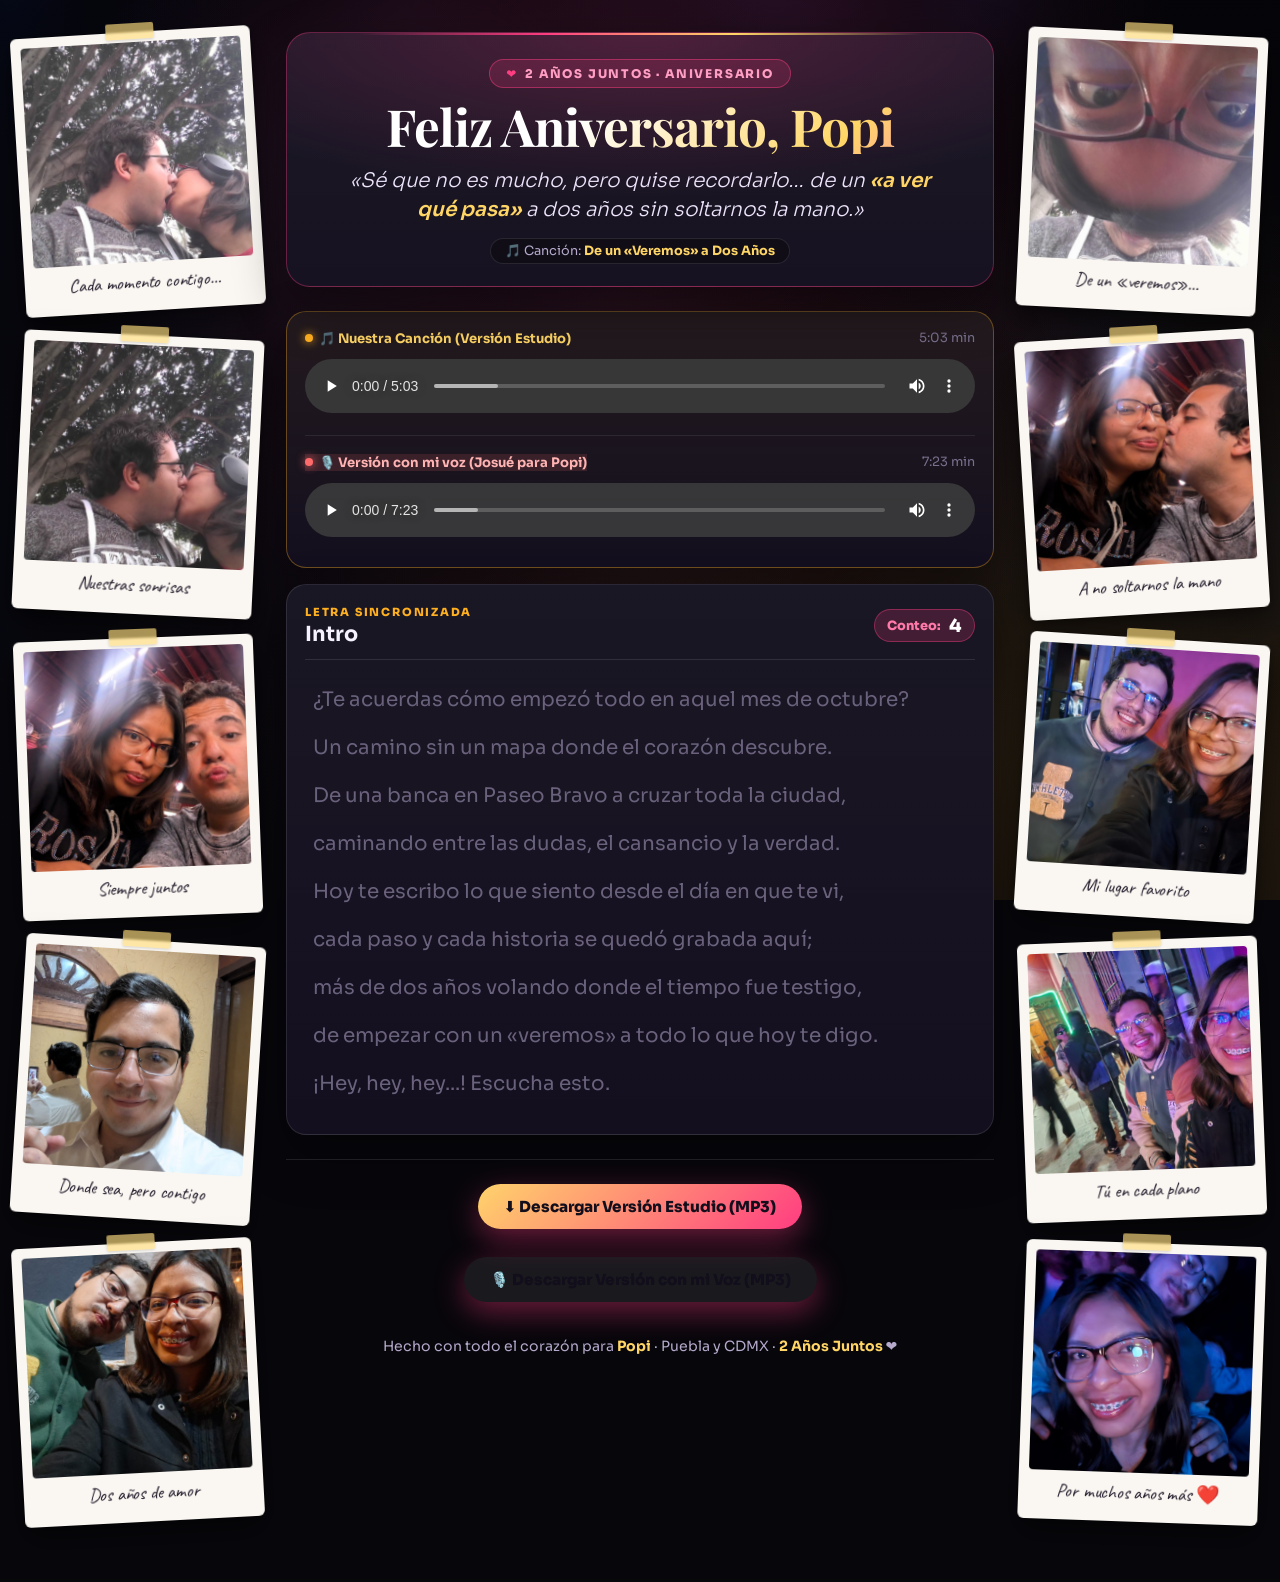
==== commit 7f094fc0: "fix: karaoke sincronizado fluido estilo Spotify con Whisper Base y palabras continuas" ====
--- a/aniversario.html
+++ b/aniversario.html
@@ -938,7 +938,6 @@
       function renderLyrics() {
         const frag = document.createDocumentFragment();
         lineEls = [];
-        wordEls = [];
 
         data.sections.forEach((section) => {
           section.lines.forEach((line) => {
@@ -949,24 +948,25 @@
 
             // Al hacer clic en un verso, saltar a ese momento
             p.addEventListener("click", () => {
-              audio.currentTime = line.start + offset;
+              audio.currentTime = line.start;
               audio.play().catch(() => {});
             });
 
+            const itemWords = [];
             if (line.words && line.words.length) {
               line.words.forEach((w, i) => {
                 const sp = document.createElement("span");
                 sp.className = "word";
                 sp.textContent = w.text + (i < line.words.length - 1 ? " " : "");
                 p.appendChild(sp);
-                wordEls.push({ el: sp, word: w });
+                itemWords.push({ el: sp, word: w });
               });
             } else {
               p.textContent = line.text;
             }
 
             frag.appendChild(p);
-            lineEls.push({ el: p, line });
+            lineEls.push({ el: p, line, words: itemWords });
           });
         });
 
@@ -980,21 +980,15 @@
       // Actualización continua de karaoke (Loop de 60fps)
       // -------------------------------------------------------------
       function updateTimeLabel() {
-        const dur = audio.duration || data.duration || 443;
+        const dur = audio.duration || data.duration || 303;
         timeLabel.textContent = `${fmt(audio.currentTime)} / ${fmt(dur)}`;
       }
 
       function updateKaraoke() {
-        const t = audio.currentTime - offset;
-        const songT = Math.max(0, t);
+        const songT = Math.max(0, audio.currentTime);
 
         // Indicador de conteo
-        if (t < 0) {
-          countWrap.hidden = false;
-          countInEl.textContent = String(Math.max(1, Math.ceil(-t / BEAT)));
-        } else {
-          countWrap.hidden = true;
-        }
+        if (countWrap) countWrap.hidden = true;
 
         // Sección musical actual
         let currentSection = data.sections[0];
@@ -1005,21 +999,35 @@
           }
           if (songT >= sec.end) currentSection = sec;
         }
-        sectionNameEl.textContent = currentSection.name;
-
-        // Línea actual
+        if (sectionNameEl && currentSection) {
+          sectionNameEl.textContent = currentSection.name;
+        }
+
+        // Línea actual (la más reciente que ya haya empezado)
         let activeLine = null;
-        if (t >= 0) {
-          for (const item of lineEls) {
-            if (songT >= item.line.start && songT < item.line.end) {
-              activeLine = item;
-              break;
+        if (lineEls.length) {
+          if (songT < lineEls[0].line.start) {
+            activeLine = lineEls[0];
+          } else {
+            for (let i = lineEls.length - 1; i >= 0; i--) {
+              if (songT >= lineEls[i].line.start) {
+                const next = lineEls[i + 1];
+                if (!next || songT < next.line.start) {
+                  activeLine = lineEls[i];
+                  break;
+                }
+              }
             }
           }
         }
 
         if (activeLine !== lastActive) {
-          if (lastActive) lastActive.el.classList.remove("active");
+          if (lastActive) {
+            lastActive.el.classList.remove("active");
+            if (lastActive.words) {
+              lastActive.words.forEach(w => w.el.classList.remove("active"));
+            }
+          }
           if (activeLine) {
             activeLine.el.classList.add("active");
             activeLine.el.scrollIntoView({ block: "center", behavior: "smooth" });
@@ -1027,31 +1035,11 @@
           lastActive = activeLine;
         }
 
-        // Palabra actual (búsqueda binaria)
-        let activeWord = null;
-        if (t >= 0 && wordEls.length) {
-          let lo = 0;
-          let hi = wordEls.length - 1;
-          let idx = -1;
-          while (lo <= hi) {
-            const mid = (lo + hi) >> 1;
-            if (wordEls[mid].word.start <= songT) {
-              idx = mid;
-              lo = mid + 1;
-            } else {
-              hi = mid - 1;
-            }
-          }
-          if (idx >= 0) {
-            const candidate = wordEls[idx];
-            if (songT < candidate.word.end) activeWord = candidate;
-          }
-        }
-
-        if (activeWord !== lastWord) {
-          if (lastWord) lastWord.el.classList.remove("active");
-          if (activeWord) activeWord.el.classList.add("active");
-          lastWord = activeWord;
+        // Iluminación progresiva de palabras en la línea activa
+        if (activeLine && activeLine.words) {
+          activeLine.words.forEach((wObj) => {
+            wObj.el.classList.toggle("active", songT >= wObj.word.start);
+          });
         }
 
         updateTimeLabel();
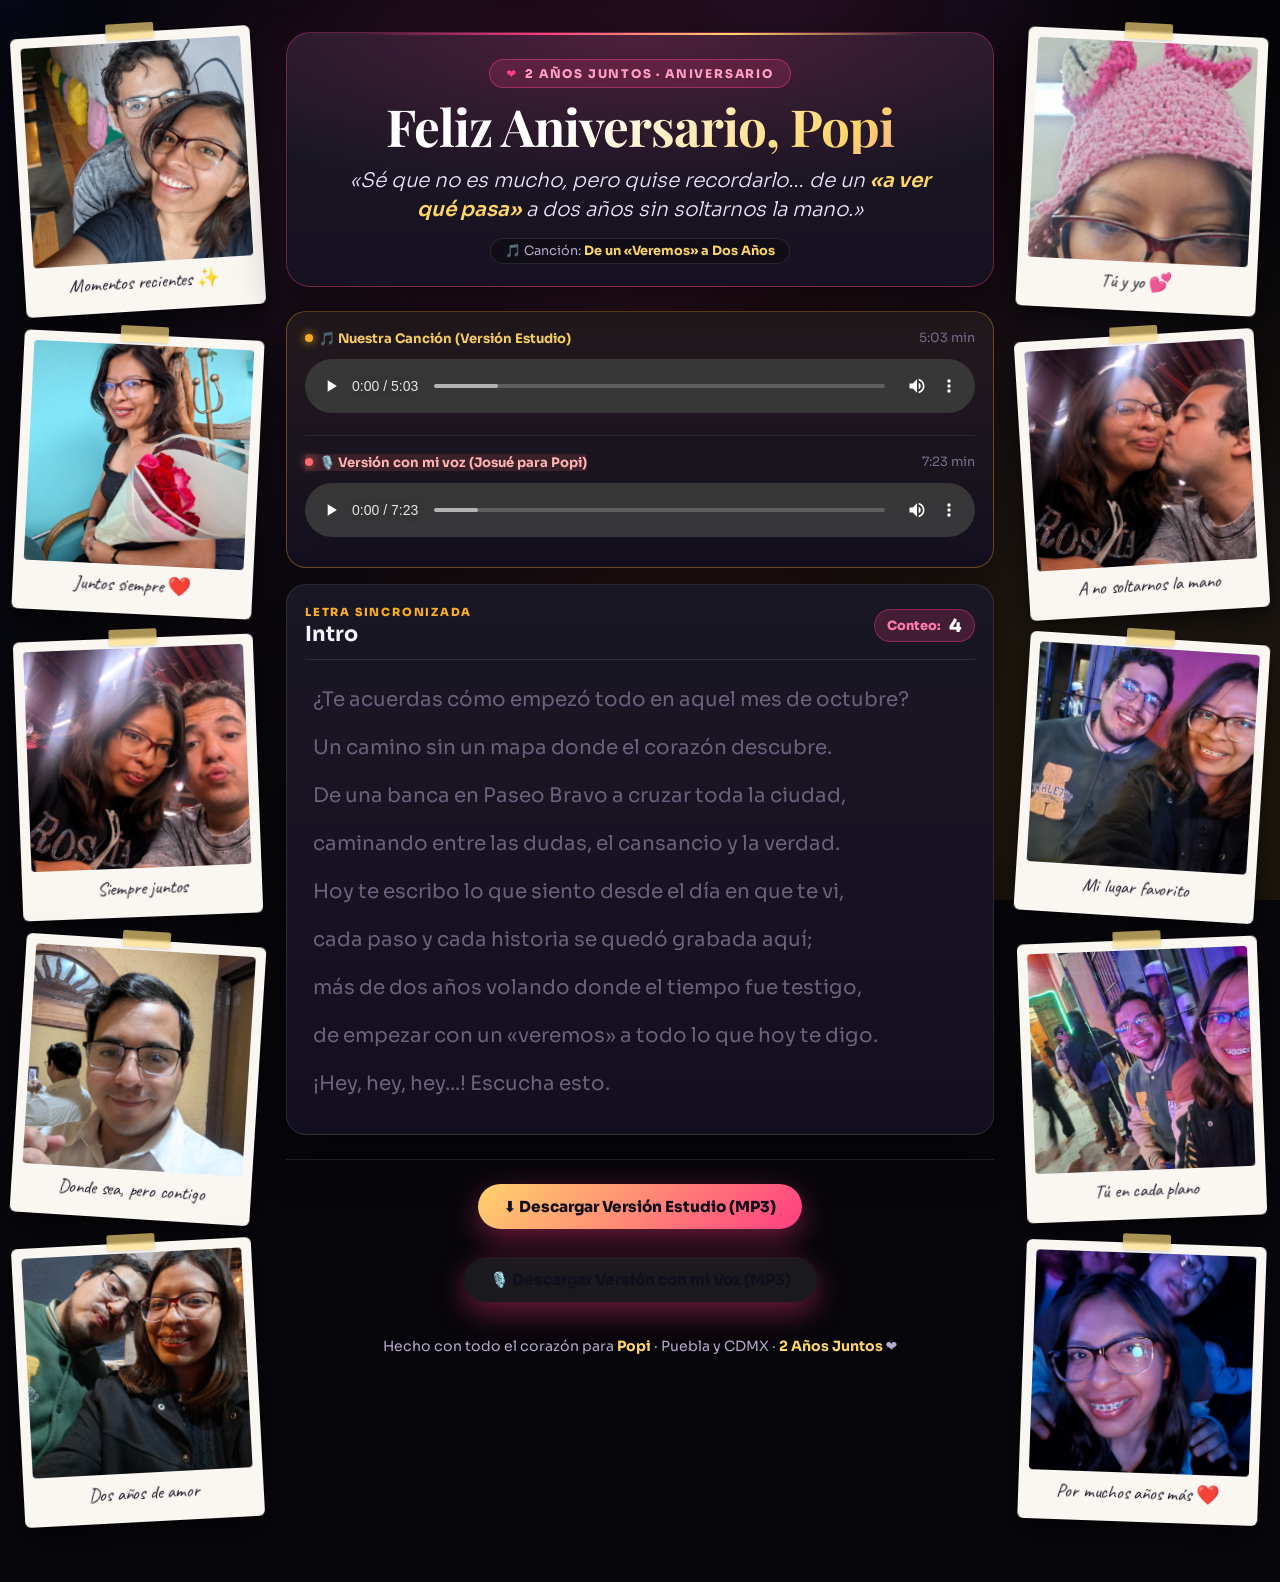
==== commit 296a33e3: "feat: reemplazar foto repetida y agregar las fotos mas recientes a las polaroids y carrusel" ====
--- a/aniversario.html
+++ b/aniversario.html
@@ -651,18 +651,18 @@
          COLUMNA IZQUIERDA: POLAROIDS FLOTANTES (DESKTOP)
          ========================================================= -->
     <aside class="photo-sidebar" aria-label="Fotos de recuerdos - Izquierda">
-      <div class="polaroid tilt-left-1" onclick="openLightbox('fotos/IMG-20260609-WA0092.jpg', 'Cada momento contigo…')">
+      <div class="polaroid tilt-left-1" onclick="openLightbox('fotos/reciente-01.jpg', 'Nuestros momentos más recientes ✨')">
         <div class="polaroid-img-wrap">
-          <img src="fotos/IMG-20260609-WA0092.jpg" alt="Recuerdo con Popi" loading="lazy" />
-        </div>
-        <p class="polaroid-caption">Cada momento contigo…</p>
+          <img src="fotos/reciente-01.jpg" alt="Recuerdo con Popi" loading="lazy" />
+        </div>
+        <p class="polaroid-caption">Momentos recientes ✨</p>
       </div>
 
-      <div class="polaroid tilt-right-1" onclick="openLightbox('fotos/IMG-20260609-WA0116.jpg', 'Nuestras sonrisas')">
+      <div class="polaroid tilt-right-1" onclick="openLightbox('fotos/reciente-02.jpg', 'Juntos siempre ❤️')">
         <div class="polaroid-img-wrap">
-          <img src="fotos/IMG-20260609-WA0116.jpg" alt="Recuerdo con Popi" loading="lazy" />
-        </div>
-        <p class="polaroid-caption">Nuestras sonrisas</p>
+          <img src="fotos/reciente-02.jpg" alt="Recuerdo con Popi" loading="lazy" />
+        </div>
+        <p class="polaroid-caption">Juntos siempre ❤️</p>
       </div>
 
       <div class="polaroid tilt-left-2" onclick="openLightbox('fotos/IMG-20260921-WA0125.jpg', 'Siempre juntos')">
@@ -713,39 +713,51 @@
       <section class="mobile-reel-wrap" aria-label="Galería de fotos de aniversario">
         <p class="mobile-reel-title">📸 Nuestros Recuerdos <span>(Toca para agrandar)</span></p>
         <div class="mobile-reel">
-          <div class="polaroid tilt-left-1" onclick="openLightbox('fotos/IMG-20260609-WA0092.jpg', 'Cada momento contigo…')">
+          <div class="polaroid tilt-left-1" onclick="openLightbox('fotos/reciente-01.jpg', 'Nuestros momentos más recientes ✨')">
+            <div class="polaroid-img-wrap"><img src="fotos/reciente-01.jpg" alt="Recuerdo" loading="lazy" /></div>
+            <p class="polaroid-caption">Reciente ✨</p>
+          </div>
+          <div class="polaroid tilt-right-1" onclick="openLightbox('fotos/reciente-02.jpg', 'Juntos siempre ❤️')">
+            <div class="polaroid-img-wrap"><img src="fotos/reciente-02.jpg" alt="Recuerdo" loading="lazy" /></div>
+            <p class="polaroid-caption">Juntos ❤️</p>
+          </div>
+          <div class="polaroid tilt-left-2" onclick="openLightbox('fotos/reciente-03.jpg', 'Tú y yo, mi amor 💕')">
+            <div class="polaroid-img-wrap"><img src="fotos/reciente-03.jpg" alt="Recuerdo" loading="lazy" /></div>
+            <p class="polaroid-caption">Tú y yo 💕</p>
+          </div>
+          <div class="polaroid tilt-right-2" onclick="openLightbox('fotos/IMG-20260609-WA0092.jpg', 'Cada momento contigo…')">
             <div class="polaroid-img-wrap"><img src="fotos/IMG-20260609-WA0092.jpg" alt="Recuerdo" loading="lazy" /></div>
-            <p class="polaroid-caption">Cada momento…</p>
-          </div>
-          <div class="polaroid tilt-right-1" onclick="openLightbox('fotos/IMG-20260609-WA0094.jpg', 'De un «veremos»…')">
+            <p class="polaroid-caption">Nuestro beso 💋</p>
+          </div>
+          <div class="polaroid tilt-left-3" onclick="openLightbox('fotos/IMG-20260609-WA0094.jpg', 'De un «veremos»…')">
             <div class="polaroid-img-wrap"><img src="fotos/IMG-20260609-WA0094.jpg" alt="Recuerdo" loading="lazy" /></div>
             <p class="polaroid-caption">De un «veremos»…</p>
           </div>
-          <div class="polaroid tilt-left-2" onclick="openLightbox('fotos/IMG-20260609-WA0116.jpg', 'Nuestras sonrisas')">
+          <div class="polaroid tilt-right-1" onclick="openLightbox('fotos/IMG-20260609-WA0116.jpg', 'Nuestras sonrisas')">
             <div class="polaroid-img-wrap"><img src="fotos/IMG-20260609-WA0116.jpg" alt="Recuerdo" loading="lazy" /></div>
-            <p class="polaroid-caption">Nuestras sonrisas</p>
-          </div>
-          <div class="polaroid tilt-right-2" onclick="openLightbox('fotos/IMG-20260921-WA0125.jpg', 'Siempre juntos')">
+            <p class="polaroid-caption">Sonrisas</p>
+          </div>
+          <div class="polaroid tilt-left-1" onclick="openLightbox('fotos/IMG-20260921-WA0125.jpg', 'Siempre juntos')">
             <div class="polaroid-img-wrap"><img src="fotos/IMG-20260921-WA0125.jpg" alt="Recuerdo" loading="lazy" /></div>
             <p class="polaroid-caption">Siempre juntos</p>
           </div>
-          <div class="polaroid tilt-left-3" onclick="openLightbox('fotos/IMG-20260921-WA0129.jpg', 'A no soltarnos la mano')">
+          <div class="polaroid tilt-right-2" onclick="openLightbox('fotos/IMG-20260921-WA0129.jpg', 'A no soltarnos la mano')">
             <div class="polaroid-img-wrap"><img src="fotos/IMG-20260921-WA0129.jpg" alt="Recuerdo" loading="lazy" /></div>
             <p class="polaroid-caption">A no soltarnos…</p>
           </div>
-          <div class="polaroid tilt-right-1" onclick="openLightbox('fotos/IMG-20261020-WA0071.jpg', 'Donde sea, pero contigo')">
+          <div class="polaroid tilt-left-2" onclick="openLightbox('fotos/IMG-20261020-WA0071.jpg', 'Donde sea, pero contigo')">
             <div class="polaroid-img-wrap"><img src="fotos/IMG-20261020-WA0071.jpg" alt="Recuerdo" loading="lazy" /></div>
             <p class="polaroid-caption">Conectados</p>
           </div>
-          <div class="polaroid tilt-left-1" onclick="openLightbox('fotos/IMG-20261108-WA0222.jpg', 'Dos años de amor')">
+          <div class="polaroid tilt-right-3" onclick="openLightbox('fotos/IMG-20261108-WA0222.jpg', 'Dos años de amor')">
             <div class="polaroid-img-wrap"><img src="fotos/IMG-20261108-WA0222.jpg" alt="Recuerdo" loading="lazy" /></div>
             <p class="polaroid-caption">Dos años</p>
           </div>
-          <div class="polaroid tilt-right-2" onclick="openLightbox('fotos/IMG-20261108-WA0223(1).jpg', 'Mi lugar favorito')">
+          <div class="polaroid tilt-left-1" onclick="openLightbox('fotos/IMG-20261108-WA0223(1).jpg', 'Mi lugar favorito')">
             <div class="polaroid-img-wrap"><img src="fotos/IMG-20261108-WA0223(1).jpg" alt="Recuerdo" loading="lazy" /></div>
             <p class="polaroid-caption">Mi lugar favorito</p>
           </div>
-          <div class="polaroid tilt-left-2" onclick="openLightbox('fotos/IMG-20261108-WA0224(2).jpg', 'Tú en cada plano')">
+          <div class="polaroid tilt-right-1" onclick="openLightbox('fotos/IMG-20261108-WA0224(2).jpg', 'Tú en cada plano')">
             <div class="polaroid-img-wrap"><img src="fotos/IMG-20261108-WA0224(2).jpg" alt="Recuerdo" loading="lazy" /></div>
             <p class="polaroid-caption">En cada plano</p>
           </div>
@@ -824,11 +836,11 @@
          COLUMNA DERECHA: POLAROIDS FLOTANTES (DESKTOP)
          ========================================================= -->
     <aside class="photo-sidebar" aria-label="Fotos de recuerdos - Derecha">
-      <div class="polaroid tilt-right-1" onclick="openLightbox('fotos/IMG-20260609-WA0094.jpg', 'De un «veremos»…')">
+      <div class="polaroid tilt-right-1" onclick="openLightbox('fotos/reciente-03.jpg', 'Tú y yo, mi amor 💕')">
         <div class="polaroid-img-wrap">
-          <img src="fotos/IMG-20260609-WA0094.jpg" alt="Recuerdo con Popi" loading="lazy" />
-        </div>
-        <p class="polaroid-caption">De un «veremos»…</p>
+          <img src="fotos/reciente-03.jpg" alt="Recuerdo con Popi" loading="lazy" />
+        </div>
+        <p class="polaroid-caption">Tú y yo 💕</p>
       </div>
 
       <div class="polaroid tilt-left-1" onclick="openLightbox('fotos/IMG-20260921-WA0129.jpg', 'A no soltarnos la mano')">
@@ -1127,6 +1139,9 @@
       // Fondo Dinámico y Lluvia de Corazones
       // -------------------------------------------------------------
       const allPhotos = [
+        "fotos/reciente-01.jpg",
+        "fotos/reciente-02.jpg",
+        "fotos/reciente-03.jpg",
         "fotos/IMG-20261108-WA0225.jpg",
         "fotos/IMG-20260609-WA0092.jpg",
         "fotos/IMG-20260609-WA0094.jpg",
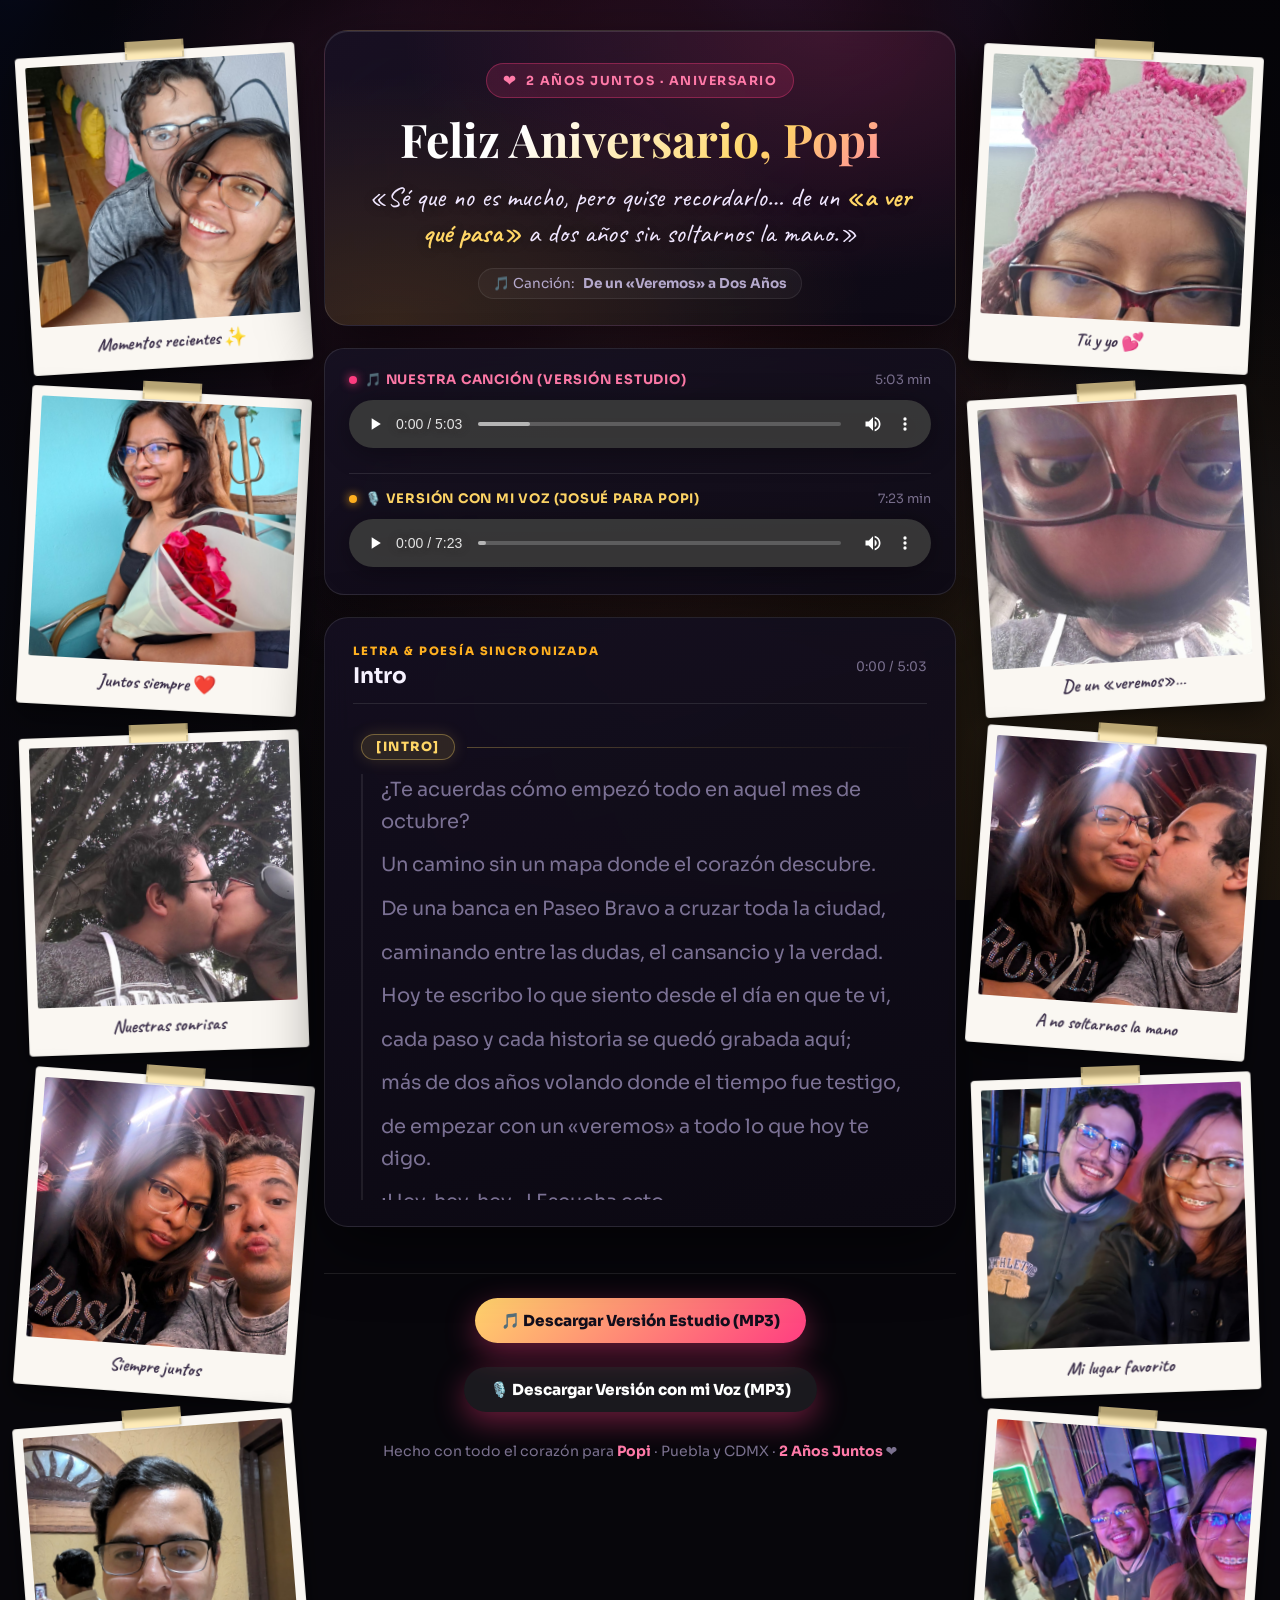
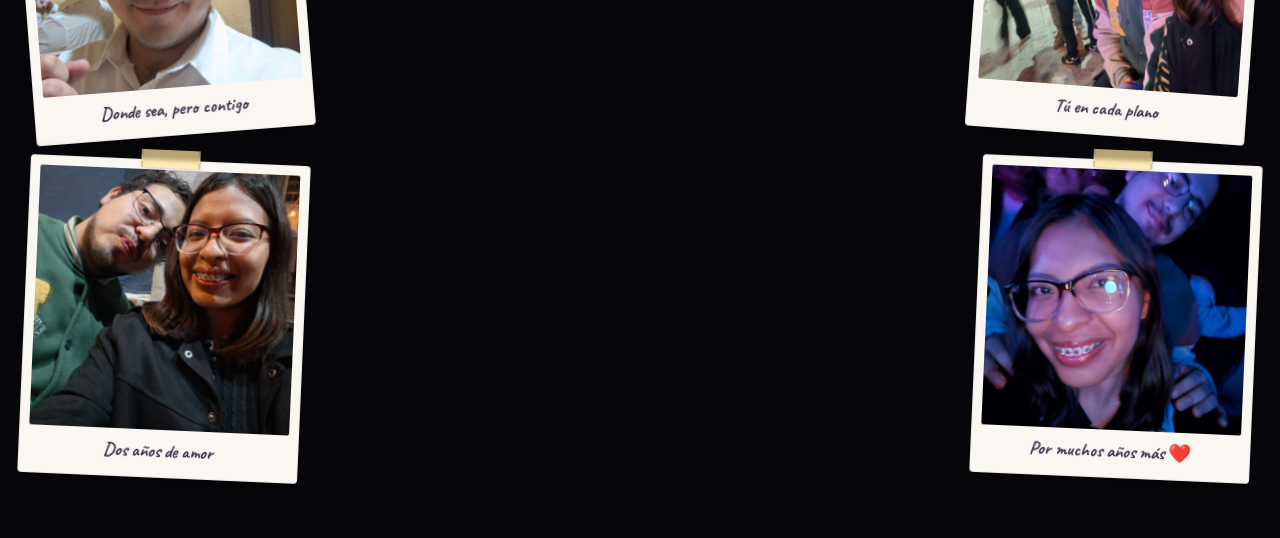
==== commit cf8c667f: "feat: organizar letra en bloques limpios por secciones y reemplazar foto repetida con las mas recien" ====
--- a/aniversario.html
+++ b/aniversario.html
@@ -6,7 +6,7 @@
   <meta name="color-scheme" content="dark" />
   <meta name="theme-color" content="#07060b" />
   <title>Feliz Aniversario, Popi ❤️ — De un «Veremos» a Dos Años</title>
-  <meta name="description" content="Feliz aniversario popi, sé que no es mucho pero quise recordarlo. De un «veremos» a dos años juntos... esta canción es para ti." />
+  <meta name="description" content="Feliz aniversario Popi, sé que no es mucho pero quise recordarlo. De un «veremos» a dos años juntos... esta canción es para ti." />
 
   <link rel="preconnect" href="https://fonts.googleapis.com" />
   <link rel="preconnect" href="https://fonts.gstatic.com" crossorigin />
@@ -99,88 +99,96 @@
         opacity: 0;
       }
       10% { opacity: 0.6; }
-      90% { opacity: 0.4; }
+      90% { opacity: 0.6; }
       100% {
-        transform: translateY(-110vh) scale(1.2) rotate(45deg);
+        transform: translateY(-110vh) scale(1.2) rotate(35deg);
         opacity: 0;
       }
     }
 
     /* -------------------------------------------------------------
-       Estructura Principal (Columnas de Fotos a los Lados)
+       Estructura Principal (Grid 3 columnas en Desktop)
        ------------------------------------------------------------- */
     .page-wrapper {
       position: relative;
       z-index: 1;
-      display: flex;
-      justify-content: center;
-      align-items: flex-start;
-      gap: 28px;
-      max-width: 1440px;
+      min-height: 100vh;
+      display: grid;
+      grid-template-columns: minmax(220px, 280px) minmax(320px, 780px) minmax(220px, 280px);
+      gap: 20px;
+      padding: 30px 24px 60px;
+      max-width: 1480px;
       margin: 0 auto;
-      padding: 32px 18px 60px;
-    }
-
-    /* Columnas laterales de polaroids (Desktop) */
+      align-items: start;
+    }
+
+    @media (max-width: 1200px) {
+      .page-wrapper {
+        grid-template-columns: 240px 1fr;
+      }
+      .photo-sidebar:last-of-type {
+        display: none;
+      }
+    }
+
+    @media (max-width: 960px) {
+      .page-wrapper {
+        grid-template-columns: 1fr;
+        padding: 16px 14px 50px;
+        gap: 16px;
+      }
+      .photo-sidebar {
+        display: none !important;
+      }
+    }
+
+    /* -------------------------------------------------------------
+       Sidebars de Fotos Polaroid Flotantes (Desktop)
+       ------------------------------------------------------------- */
     .photo-sidebar {
-      flex: 0 0 240px;
       display: flex;
       flex-direction: column;
       gap: 24px;
+      padding-top: 20px;
       position: sticky;
-      top: 24px;
-    }
-
-    @media (max-width: 1100px) {
-      .photo-sidebar { display: none; }
-      .page-wrapper { padding: 20px 14px 50px; }
-    }
-
-    /* Columna Central */
-    .center-content {
-      flex: 1;
-      max-width: 760px;
-      width: 100%;
-    }
-
-    /* -------------------------------------------------------------
-       Polaroid Card
-       ------------------------------------------------------------- */
+      top: 20px;
+    }
+
     .polaroid {
+      background: var(--polaroid-bg);
+      color: var(--polaroid-text);
+      padding: 10px 10px 16px;
+      border-radius: 4px;
+      box-shadow:
+        0 14px 30px rgba(0, 0, 0, 0.45),
+        0 2px 8px rgba(0, 0, 0, 0.25),
+        inset 0 0 0 1px rgba(0, 0, 0, 0.06);
+      transition: transform 0.35s cubic-bezier(0.2, 0.8, 0.2, 1), box-shadow 0.35s ease;
+      cursor: pointer;
       position: relative;
-      background: var(--polaroid-bg);
-      border-radius: 6px;
-      padding: 10px 10px 18px 10px;
+    }
+    .polaroid:hover {
+      transform: scale(1.05) rotate(0deg) !important;
       box-shadow:
-        0 14px 30px rgba(0, 0, 0, 0.55),
-        0 2px 6px rgba(0, 0, 0, 0.25);
-      cursor: pointer;
-      transform-origin: center center;
-      transition: transform 0.35s cubic-bezier(0.2, 0.8, 0.2, 1),
-                  box-shadow 0.35s ease,
-                  z-index 0s;
-    }
-    .polaroid:hover {
-      transform: scale(1.07) rotate(0deg) !important;
-      box-shadow:
-        0 22px 45px rgba(255, 61, 129, 0.35),
-        0 0 0 1px rgba(255, 255, 255, 0.5);
-      z-index: 20;
-    }
-
-    /* Cinta adhesiva (Washi Tape) */
+        0 20px 45px rgba(255, 61, 129, 0.3),
+        0 6px 16px rgba(0, 0, 0, 0.4);
+      z-index: 10;
+    }
+
+    /* Cinta adhesiva decorativa Washi Tape */
     .polaroid::before {
       content: "";
       position: absolute;
-      top: -9px;
+      top: -10px;
       left: 50%;
       transform: translateX(-50%);
-      width: 48px;
-      height: 16px;
-      background: rgba(255, 222, 125, 0.65);
-      backdrop-filter: blur(1px);
-      box-shadow: 0 1px 3px rgba(0,0,0,0.15);
-      border-radius: 2px;
+      width: 55px;
+      height: 18px;
+      background: rgba(255, 230, 160, 0.7);
+      backdrop-filter: blur(2px);
+      box-shadow: 0 1px 3px rgba(0,0,0,0.18);
+      border-left: 2px dashed rgba(0,0,0,0.15);
+      border-right: 2px dashed rgba(0,0,0,0.15);
       z-index: 2;
     }
 
@@ -188,7 +196,7 @@
       width: 100%;
       aspect-ratio: 1 / 1;
       overflow: hidden;
-      border-radius: 4px;
+      border-radius: 2px;
       background: #1a1622;
     }
     .polaroid-img-wrap img {
@@ -199,246 +207,219 @@
       transition: transform 0.4s ease;
     }
     .polaroid:hover .polaroid-img-wrap img {
-      transform: scale(1.05);
+      transform: scale(1.04);
     }
 
     .polaroid-caption {
-      margin: 10px 0 0;
+      margin: 10px 4px 0;
       text-align: center;
       font-family: "Caveat", cursive;
-      font-size: 1.18rem;
-      color: var(--polaroid-text);
-      line-height: 1.1;
-      letter-spacing: -0.01em;
-    }
-
-    /* Inclinaciones aleatorias naturales */
-    .tilt-left-1  { transform: rotate(-3.5deg); }
-    .tilt-right-1 { transform: rotate(2.8deg); }
-    .tilt-left-2  { transform: rotate(-2.2deg); }
-    .tilt-right-2 { transform: rotate(3.6deg); }
-    .tilt-left-3  { transform: rotate(-3.0deg); }
-    .tilt-right-3 { transform: rotate(2.0deg); }
+      font-size: 1.15rem;
+      font-weight: 700;
+      color: #3b2f4a;
+      line-height: 1.2;
+    }
+
+    /* Inclinaciones aleatorias para realismo Polaroid */
+    .tilt-left-1 { transform: rotate(-3.5deg); }
+    .tilt-right-1 { transform: rotate(3deg); }
+    .tilt-left-2 { transform: rotate(-2deg); }
+    .tilt-right-2 { transform: rotate(4.2deg); }
+    .tilt-left-3 { transform: rotate(-4.5deg); }
+    .tilt-right-3 { transform: rotate(2.5deg); }
 
     /* -------------------------------------------------------------
-       Carrusel de Fotos Móvil
+       Carrusel Horizontal de Recuerdos (Móviles)
        ------------------------------------------------------------- */
     .mobile-reel-wrap {
       display: none;
-      margin-bottom: 22px;
-    }
-    @media (max-width: 1100px) {
-      .mobile-reel-wrap { display: block; }
+      margin-bottom: 24px;
+    }
+    @media (max-width: 960px) {
+      .mobile-reel-wrap {
+        display: block;
+      }
     }
     .mobile-reel-title {
-      font-size: 0.75rem;
+      font-size: 0.85rem;
+      font-weight: 700;
+      color: var(--pink-soft);
+      letter-spacing: 0.08em;
       text-transform: uppercase;
-      letter-spacing: 0.16em;
-      color: var(--gold-light);
-      font-weight: 700;
-      margin: 0 0 10px;
+      margin: 0 0 12px 6px;
       display: flex;
       align-items: center;
-      gap: 6px;
-    }
+      gap: 8px;
+    }
+    .mobile-reel-title span {
+      font-size: 0.72rem;
+      color: var(--faint);
+      text-transform: none;
+      font-weight: 400;
+    }
+
     .mobile-reel {
       display: flex;
       gap: 14px;
       overflow-x: auto;
-      padding: 10px 4px 18px;
+      padding: 12px 6px 18px;
       scroll-snap-type: x mandatory;
+      scrollbar-width: thin;
+      scrollbar-color: rgba(255, 61, 129, 0.4) transparent;
       -webkit-overflow-scrolling: touch;
     }
-    .mobile-reel::-webkit-scrollbar { height: 4px; }
-    .mobile-reel::-webkit-scrollbar-thumb { background: rgba(255, 61, 129, 0.4); border-radius: 99px; }
+    .mobile-reel::-webkit-scrollbar { height: 6px; }
+    .mobile-reel::-webkit-scrollbar-thumb {
+      background: rgba(255, 61, 129, 0.4);
+      border-radius: 99px;
+    }
     .mobile-reel .polaroid {
-      flex: 0 0 170px;
+      flex: 0 0 180px;
       scroll-snap-align: start;
     }
+    .mobile-reel .polaroid .polaroid-caption {
+      font-size: 1rem;
+    }
 
     /* -------------------------------------------------------------
-       Encabezado de Dedicatoria de Aniversario
+       Columna Central: Contenedor Romántico
        ------------------------------------------------------------- */
+    .center-content {
+      display: flex;
+      flex-direction: column;
+      gap: 22px;
+    }
+
+    /* Hero / Encabezado */
     .anniversary-hero {
+      background:
+        radial-gradient(ellipse at 80% 0%, rgba(255, 61, 129, 0.18), transparent 60%),
+        radial-gradient(ellipse at 10% 100%, rgba(255, 176, 32, 0.15), transparent 60%),
+        linear-gradient(145deg, rgba(23, 17, 36, 0.85), rgba(13, 10, 21, 0.95));
+      border: 1px solid var(--line);
+      border-radius: 24px;
+      padding: 32px 28px 26px;
       text-align: center;
-      margin-bottom: 24px;
-      padding: 26px 20px 22px;
-      background:
-        radial-gradient(75% 65% at 50% 0%, rgba(255, 61, 129, 0.22), transparent),
-        linear-gradient(180deg, rgba(255, 255, 255, 0.04), rgba(255, 255, 255, 0.01)),
-        var(--card);
-      border: 1px solid rgba(255, 61, 129, 0.35);
-      border-radius: 24px;
-      box-shadow: 0 20px 50px rgba(0, 0, 0, 0.45);
-      position: relative;
-      overflow: hidden;
-    }
-    .anniversary-hero::before {
-      content: "";
-      position: absolute;
-      top: 0;
-      left: 10%;
-      right: 10%;
-      height: 2px;
-      background: linear-gradient(90deg, transparent, #ff3d81, #ffd666, transparent);
+      box-shadow:
+        0 24px 60px rgba(0, 0, 0, 0.5),
+        inset 0 1px 0 rgba(255, 255, 255, 0.12);
+      backdrop-filter: blur(14px);
     }
 
     .love-pill {
       display: inline-flex;
       align-items: center;
-      gap: 7px;
+      gap: 8px;
+      background: rgba(255, 61, 129, 0.15);
+      border: 1px solid rgba(255, 61, 129, 0.35);
+      border-radius: 999px;
       padding: 6px 16px;
-      border-radius: 999px;
-      background: rgba(255, 61, 129, 0.16);
-      border: 1px solid rgba(255, 61, 129, 0.45);
-      color: #ff9ec3;
-      font-size: 0.75rem;
-      font-weight: 800;
-      letter-spacing: 0.15em;
+      font-size: 0.78rem;
+      font-weight: 700;
+      letter-spacing: 0.12em;
       text-transform: uppercase;
-      margin-bottom: 12px;
-    }
-    .love-pill span { color: #ff3d81; }
+      color: var(--pink-soft);
+      margin-bottom: 14px;
+    }
+    .love-pill span { font-size: 1rem; }
 
     .anniversary-title {
-      font-family: "Playfair Display", serif;
-      font-size: clamp(2.1rem, 6vw, 3.2rem);
-      line-height: 1.05;
+      font-family: "Playfair Display", Georgia, serif;
+      font-size: clamp(2rem, 5vw, 2.9rem);
+      font-weight: 700;
       margin: 0 0 12px;
-      background: linear-gradient(135deg, #ffffff 40%, #ffd666 80%, #ff8db7 100%);
+      background: linear-gradient(135deg, #ffffff 30%, #ffd666 70%, #ff7aa8 100%);
       -webkit-background-clip: text;
       -webkit-text-fill-color: transparent;
-      letter-spacing: -0.02em;
+      line-height: 1.18;
     }
 
     .anniversary-dedication {
-      font-size: clamp(1.02rem, 3vw, 1.25rem);
-      line-height: 1.45;
-      color: #ede4fc;
-      margin: 0 0 14px;
-      font-style: italic;
-      font-weight: 300;
+      font-family: "Caveat", cursive;
+      font-size: clamp(1.35rem, 3.4vw, 1.7rem);
+      color: #f0e6ff;
+      margin: 0 auto 16px;
       max-width: 620px;
-      margin-left: auto;
-      margin-right: auto;
+      line-height: 1.35;
+      text-shadow: 0 2px 10px rgba(0, 0, 0, 0.4);
     }
     .anniversary-dedication strong {
       color: var(--gold-light);
-      font-weight: 600;
     }
 
     .song-credits {
-      display: inline-block;
-      font-size: 0.8rem;
+      display: inline-flex;
+      align-items: center;
+      gap: 8px;
+      font-size: 0.85rem;
       color: var(--muted);
-      background: rgba(0, 0, 0, 0.3);
-      padding: 4px 14px;
+      background: rgba(255, 255, 255, 0.04);
+      padding: 6px 14px;
       border-radius: 999px;
-      border: 1px solid var(--line);
-    }
-    .song-credits b { color: var(--gold-light); }
+      border: 1px solid rgba(255, 255, 255, 0.08);
+    }
 
     /* -------------------------------------------------------------
-       Tarjeta del Reproductor de Audio
+       Reproductor de Audio Estilo Tarjeta
        ------------------------------------------------------------- */
     .player-card {
-      background:
-        linear-gradient(180deg, rgba(255, 176, 32, 0.07), transparent),
-        var(--card);
-      border: 1px solid rgba(255, 176, 32, 0.35);
+      background: linear-gradient(160deg, rgba(23, 18, 35, 0.9), rgba(15, 11, 23, 0.95));
+      border: 1px solid var(--line);
       border-radius: 20px;
-      padding: 18px;
-      box-shadow: 0 20px 50px rgba(0, 0, 0, 0.4);
-      margin-bottom: 16px;
+      padding: 22px 24px;
+      box-shadow: 0 20px 50px rgba(0, 0, 0, 0.45);
+      backdrop-filter: blur(12px);
     }
 
     .player-header {
       display: flex;
       align-items: center;
       justify-content: space-between;
-      gap: 10px;
+      gap: 12px;
       margin-bottom: 12px;
-      flex-wrap: wrap;
     }
     .player-badge {
-      display: inline-flex;
+      display: flex;
       align-items: center;
-      gap: 6px;
+      gap: 8px;
       font-size: 0.82rem;
       font-weight: 700;
-      color: #ffd666;
+      color: var(--pink-soft);
+      letter-spacing: 0.06em;
+      text-transform: uppercase;
     }
     .player-badge .dot {
       width: 8px;
       height: 8px;
-      background: #ffb020;
       border-radius: 50%;
-      box-shadow: 0 0 10px #ffb020;
-      animation: pulseDot 2s infinite;
+      background: var(--pink);
+      box-shadow: 0 0 10px var(--pink);
+      animation: pulseDot 2s infinite ease-in-out;
     }
     @keyframes pulseDot {
-      0%, 100% { opacity: 1; transform: scale(1); }
-      50% { opacity: 0.5; transform: scale(0.8); }
+      0%, 100% { opacity: 0.5; transform: scale(0.9); }
+      50% { opacity: 1; transform: scale(1.15); }
     }
 
     audio {
       width: 100%;
-      display: block;
-      border-radius: 10px;
+      height: 48px;
+      border-radius: 12px;
       outline: none;
-      margin-bottom: 12px;
-    }
-
-    .controls-row {
-      display: flex;
-      align-items: center;
-      gap: 8px;
-      flex-wrap: wrap;
-    }
-    .chip {
-      appearance: none;
-      border: 1px solid rgba(255, 255, 255, 0.16);
-      background: rgba(255, 255, 255, 0.04);
-      color: var(--text);
-      font: inherit;
-      font-size: 0.78rem;
-      padding: 8px 13px;
-      border-radius: 999px;
-      cursor: pointer;
-      display: inline-flex;
-      align-items: center;
-      gap: 6px;
-      transition: all 0.2s ease;
-    }
-    .chip:hover {
-      border-color: rgba(255, 61, 129, 0.6);
-      background: rgba(255, 61, 129, 0.08);
-      color: #fff;
-    }
-    .chip.is-active {
-      border-color: #ffd666;
-      background: rgba(255, 176, 32, 0.22);
-      color: #fff;
-      font-weight: 700;
-      box-shadow: 0 0 16px rgba(255, 176, 32, 0.28);
-    }
-    .time-label {
-      margin-left: auto;
-      color: var(--faint);
-      font-size: 0.8rem;
-      font-variant-numeric: tabular-nums;
+      filter: drop-shadow(0 4px 14px rgba(0, 0, 0, 0.4));
     }
 
     /* -------------------------------------------------------------
-       Tarjeta del Karaoke (Letra en Tiempo Real)
+       Tarjeta de Letra Sincronizada (Karaoke Estilo Spotify/Poema)
        ------------------------------------------------------------- */
     .karaoke-card {
-      background: linear-gradient(180deg, rgba(255, 255, 255, 0.03), transparent), var(--card);
+      background: linear-gradient(165deg, rgba(20, 15, 32, 0.92), rgba(12, 9, 19, 0.96));
       border: 1px solid var(--line);
-      border-radius: 20px;
-      padding: 20px 18px;
-      box-shadow: 0 20px 50px rgba(0, 0, 0, 0.4);
-      margin-bottom: 18px;
+      border-radius: 24px;
+      padding: 26px 28px;
+      box-shadow: 0 24px 60px rgba(0, 0, 0, 0.5);
+      backdrop-filter: blur(14px);
+      position: relative;
     }
 
     .karaoke-head {
@@ -446,50 +427,37 @@
       align-items: center;
       justify-content: space-between;
       gap: 12px;
-      margin-bottom: 14px;
+      margin-bottom: 16px;
       border-bottom: 1px solid var(--line);
-      padding-bottom: 12px;
+      padding-bottom: 14px;
     }
     .kicker {
-      font-size: 0.7rem;
+      font-size: 0.72rem;
       font-weight: 800;
       color: var(--gold);
       letter-spacing: 0.16em;
       text-transform: uppercase;
-      margin: 0 0 2px;
+      margin: 0 0 4px;
     }
     .section-title {
       margin: 0;
-      font-size: 1.3rem;
+      font-size: 1.35rem;
       font-weight: 700;
       color: var(--text);
-    }
-
-    .count-indicator {
-      display: inline-flex;
+      display: flex;
       align-items: center;
       gap: 8px;
-      background: rgba(255, 61, 129, 0.18);
-      border: 1px solid rgba(255, 61, 129, 0.4);
-      border-radius: 999px;
-      padding: 4px 12px;
-      font-size: 0.8rem;
-      font-weight: 800;
-      color: var(--pink-soft);
-    }
-    .count-number {
-      font-size: 1.15rem;
-      color: #fff;
     }
 
     /* Contenedor scrolleable de letra */
     .lyrics-container {
-      max-height: 440px;
+      max-height: 480px;
       overflow-y: auto;
-      padding: 10px 6px;
+      padding: 10px 8px 30px;
       scroll-behavior: smooth;
       scrollbar-width: thin;
       scrollbar-color: rgba(255, 61, 129, 0.4) transparent;
+      user-select: text;
     }
     .lyrics-container::-webkit-scrollbar { width: 5px; }
     .lyrics-container::-webkit-scrollbar-thumb {
@@ -497,16 +465,73 @@
       border-radius: 99px;
     }
 
+    /* Encabezados y bloques organizados de secciones */
+    .lyrics-section-header {
+      display: flex;
+      align-items: center;
+      gap: 12px;
+      margin: 30px 0 14px 0;
+      padding-top: 8px;
+      user-select: none;
+    }
+    .lyrics-section-header:first-of-type {
+      margin-top: 4px;
+      padding-top: 0;
+    }
+    .section-tag-badge {
+      display: inline-flex;
+      align-items: center;
+      gap: 6px;
+      font-size: 0.8rem;
+      font-weight: 800;
+      letter-spacing: 0.12em;
+      text-transform: uppercase;
+      color: #ffd666;
+      background: rgba(255, 214, 102, 0.12);
+      border: 1px solid rgba(255, 214, 102, 0.35);
+      padding: 4px 14px;
+      border-radius: 999px;
+      box-shadow: 0 0 16px rgba(255, 214, 102, 0.15);
+      transition: all 0.3s ease;
+    }
+    .lyrics-section-header.is-active-section .section-tag-badge {
+      background: rgba(255, 214, 102, 0.28);
+      border-color: #ffd666;
+      color: #fff;
+      box-shadow: 0 0 22px rgba(255, 214, 102, 0.45);
+      transform: scale(1.04);
+    }
+    .section-tag-line {
+      flex: 1;
+      height: 1px;
+      background: linear-gradient(90deg, rgba(255, 214, 102, 0.3), transparent);
+    }
+
+    .lyrics-section-block {
+      margin-bottom: 24px;
+      padding-left: 16px;
+      border-left: 2px solid rgba(255, 255, 255, 0.08);
+      border-radius: 0 10px 10px 0;
+      transition: border-color 0.3s ease, background 0.3s ease;
+    }
+    .lyrics-section-block.is-active-section {
+      border-left-color: rgba(255, 214, 102, 0.75);
+      background: linear-gradient(90deg, rgba(255, 214, 102, 0.05), transparent 70%);
+    }
+
     .line {
-      margin: 0 0 16px;
-      font-size: clamp(1.05rem, 3.2vw, 1.25rem);
-      line-height: 1.6;
-      color: #6a617c;
+      margin: 0 0 12px;
+      font-size: clamp(1.02rem, 3.1vw, 1.22rem);
+      line-height: 1.62;
+      color: #7b7194;
       transition: color 0.25s ease, transform 0.25s ease;
       cursor: pointer;
     }
+    .line.is-stanza-end {
+      margin-bottom: 24px; /* Separación limpia entre estrofas */
+    }
     .line:hover {
-      color: #9f94b8;
+      color: #b5a9d2;
     }
     .line.active {
       color: #ffffff;
@@ -558,66 +583,72 @@
       text-decoration: none;
       box-shadow: 0 10px 30px rgba(255, 61, 129, 0.4);
       transition: transform 0.2s ease, box-shadow 0.2s ease;
-      margin-bottom: 16px;
+      margin-bottom: 12px;
     }
     .download-cta:hover {
-      transform: translateY(-2px) scale(1.02);
-      box-shadow: 0 14px 40px rgba(255, 61, 129, 0.6);
-    }
-
+      transform: translateY(-2px);
+      box-shadow: 0 14px 40px rgba(255, 61, 129, 0.55);
+    }
     .footer-note {
       font-size: 0.88rem;
-      color: var(--muted);
-      line-height: 1.5;
-      margin: 0;
-    }
-    .footer-note strong { color: var(--gold-light); }
+      color: var(--faint);
+      margin: 14px 0 0;
+    }
+    .footer-note strong {
+      color: var(--pink-soft);
+    }
 
     /* -------------------------------------------------------------
-       Modal Lightbox para Ampliar Fotos
+       Modal Lightbox para Fotos en Grande
        ------------------------------------------------------------- */
     .lightbox-modal {
       position: fixed;
       inset: 0;
-      z-index: 1000;
+      z-index: 9999;
       background: rgba(7, 6, 11, 0.92);
-      backdrop-filter: blur(14px);
-      display: flex;
-      flex-direction: column;
+      backdrop-filter: blur(16px);
+      display: none;
       align-items: center;
       justify-content: center;
-      padding: 20px;
+      padding: 24px;
       opacity: 0;
-      pointer-events: none;
       transition: opacity 0.3s ease;
     }
     .lightbox-modal.is-open {
+      display: flex;
       opacity: 1;
-      pointer-events: auto;
     }
     .lightbox-img-wrap {
       max-width: 90vw;
-      max-height: 78vh;
-      border-radius: 12px;
-      overflow: hidden;
-      box-shadow: 0 25px 70px rgba(0, 0, 0, 0.8), 0 0 0 1px rgba(255, 255, 255, 0.2);
+      max-height: 82vh;
+      background: var(--polaroid-bg);
+      padding: 14px 14px 22px;
+      border-radius: 8px;
+      box-shadow: 0 30px 80px rgba(0, 0, 0, 0.7);
+      animation: modalZoom 0.3s cubic-bezier(0.2, 0.8, 0.2, 1);
+    }
+    @keyframes modalZoom {
+      0% { transform: scale(0.85); opacity: 0; }
+      100% { transform: scale(1); opacity: 1; }
     }
     .lightbox-img-wrap img {
       max-width: 100%;
-      max-height: 78vh;
+      max-height: 70vh;
+      object-fit: contain;
+      border-radius: 4px;
       display: block;
-      object-fit: contain;
     }
     .lightbox-caption-text {
+      text-align: center;
       font-family: "Caveat", cursive;
-      font-size: 1.6rem;
-      color: #ffd666;
+      font-size: 1.5rem;
+      font-weight: 700;
+      color: #241d2d;
       margin: 14px 0 0;
-      text-align: center;
     }
     .lightbox-close-btn {
       position: absolute;
-      top: 20px;
+      top: 24px;
       right: 24px;
       background: rgba(255, 255, 255, 0.1);
       border: 1px solid rgba(255, 255, 255, 0.2);
@@ -665,21 +696,28 @@
         <p class="polaroid-caption">Juntos siempre ❤️</p>
       </div>
 
-      <div class="polaroid tilt-left-2" onclick="openLightbox('fotos/IMG-20260921-WA0125.jpg', 'Siempre juntos')">
+      <div class="polaroid tilt-left-2" onclick="openLightbox('fotos/IMG-20260609-WA0116.jpg', 'Nuestras sonrisas')">
+        <div class="polaroid-img-wrap">
+          <img src="fotos/IMG-20260609-WA0116.jpg" alt="Recuerdo con Popi" loading="lazy" />
+        </div>
+        <p class="polaroid-caption">Nuestras sonrisas</p>
+      </div>
+
+      <div class="polaroid tilt-right-2" onclick="openLightbox('fotos/IMG-20260921-WA0125.jpg', 'Siempre juntos')">
         <div class="polaroid-img-wrap">
           <img src="fotos/IMG-20260921-WA0125.jpg" alt="Recuerdo con Popi" loading="lazy" />
         </div>
         <p class="polaroid-caption">Siempre juntos</p>
       </div>
 
-      <div class="polaroid tilt-right-2" onclick="openLightbox('fotos/IMG-20261020-WA0071.jpg', 'Donde sea, pero contigo')">
+      <div class="polaroid tilt-left-3" onclick="openLightbox('fotos/IMG-20261020-WA0071.jpg', 'Donde sea, pero contigo')">
         <div class="polaroid-img-wrap">
           <img src="fotos/IMG-20261020-WA0071.jpg" alt="Recuerdo con Popi" loading="lazy" />
         </div>
         <p class="polaroid-caption">Donde sea, pero contigo</p>
       </div>
 
-      <div class="polaroid tilt-left-3" onclick="openLightbox('fotos/IMG-20261108-WA0222.jpg', 'Dos años de amor')">
+      <div class="polaroid tilt-right-3" onclick="openLightbox('fotos/IMG-20261108-WA0222.jpg', 'Dos años de amor')">
         <div class="polaroid-img-wrap">
           <img src="fotos/IMG-20261108-WA0222.jpg" alt="Recuerdo con Popi" loading="lazy" />
         </div>
@@ -725,10 +763,6 @@
             <div class="polaroid-img-wrap"><img src="fotos/reciente-03.jpg" alt="Recuerdo" loading="lazy" /></div>
             <p class="polaroid-caption">Tú y yo 💕</p>
           </div>
-          <div class="polaroid tilt-right-2" onclick="openLightbox('fotos/IMG-20260609-WA0092.jpg', 'Cada momento contigo…')">
-            <div class="polaroid-img-wrap"><img src="fotos/IMG-20260609-WA0092.jpg" alt="Recuerdo" loading="lazy" /></div>
-            <p class="polaroid-caption">Nuestro beso 💋</p>
-          </div>
           <div class="polaroid tilt-left-3" onclick="openLightbox('fotos/IMG-20260609-WA0094.jpg', 'De un «veremos»…')">
             <div class="polaroid-img-wrap"><img src="fotos/IMG-20260609-WA0094.jpg" alt="Recuerdo" loading="lazy" /></div>
             <p class="polaroid-caption">De un «veremos»…</p>
@@ -783,11 +817,14 @@
           Tu navegador no soporta el reproductor de audio.
         </audio>
 
-        <!-- 2. Canción Cantada por Josué -->
-        <div class="player-header" style="margin-top: 22px; padding-top: 18px; border-top: 1px solid rgba(255, 255, 255, 0.08);">
-          <div class="player-badge" style="background: rgba(255, 107, 107, 0.14); border-color: rgba(255, 107, 107, 0.35);">
-            <span class="dot" style="background: #ff6b6b; box-shadow: 0 0 10px #ff6b6b;"></span>
-            <span style="color: #ffb3b3;">🎙️ Versión con mi voz (Josué para Popi)</span>
+        <!-- Divisor elegante -->
+        <div style="height: 1px; background: var(--line); margin: 20px 0 16px;"></div>
+
+        <!-- 2. Versión con mi voz -->
+        <div class="player-header">
+          <div class="player-badge" style="color: var(--gold-light);">
+            <span class="dot" style="background: var(--gold); box-shadow: 0 0 10px var(--gold);"></span>
+            <span>🎙️ Versión con mi voz (Josué para Popi)</span>
           </div>
           <span style="font-size: 0.8rem; color: var(--faint);">7:23 min</span>
         </div>
@@ -797,17 +834,14 @@
         </audio>
       </section>
 
-      <!-- Letra en Tiempo Real (Karaoke) -->
+      <!-- Letra en Tiempo Real Organizada en Secciones (Karaoke) -->
       <section class="karaoke-card">
         <div class="karaoke-head">
           <div>
-            <p class="kicker">Letra Sincronizada</p>
+            <p class="kicker">Letra & Poesía Sincronizada</p>
             <h2 id="sectionName" class="section-title">Intro</h2>
           </div>
-          <div id="countWrap" class="count-indicator" hidden>
-            <span>Conteo:</span>
-            <span id="countIn" class="count-number">4</span>
-          </div>
+          <span id="timeLabel" style="font-size: 0.82rem; color: var(--faint); font-variant-numeric: tabular-nums;">0:00 / 5:03</span>
         </div>
 
         <div class="lyrics-container" id="lyricsContainer">
@@ -819,9 +853,9 @@
       <footer class="romantic-footer">
         <div style="display: flex; gap: 12px; justify-content: center; flex-wrap: wrap;">
           <a class="download-cta" href="music/de-un-veremos-a-dos-anos-estudio.mp3" download="De Un Veremos a Dos Anos - Popi (Estudio).mp3">
-            ⬇️ Descargar Versión Estudio (MP3)
+            🎵 Descargar Versión Estudio (MP3)
           </a>
-          <a class="download-cta" href="music/de-un-veremos-a-dos-anos-mezcla.mp3" download="De Un Veremos a Dos Anos - Popi (Con mi voz).mp3" style="background: rgba(255, 255, 255, 0.08); border-color: rgba(255, 255, 255, 0.2);">
+          <a class="download-cta" href="music/de-un-veremos-a-dos-anos-mezcla.mp3" download="De Un Veremos a Dos Anos - Popi (Con mi voz).mp3" style="background: rgba(255, 255, 255, 0.08); border-color: rgba(255, 255, 255, 0.2); color: #fff;">
             🎙️ Descargar Versión con mi Voz (MP3)
           </a>
         </div>
@@ -843,21 +877,28 @@
         <p class="polaroid-caption">Tú y yo 💕</p>
       </div>
 
-      <div class="polaroid tilt-left-1" onclick="openLightbox('fotos/IMG-20260921-WA0129.jpg', 'A no soltarnos la mano')">
+      <div class="polaroid tilt-left-1" onclick="openLightbox('fotos/IMG-20260609-WA0094.jpg', 'De un «veremos»…')">
+        <div class="polaroid-img-wrap">
+          <img src="fotos/IMG-20260609-WA0094.jpg" alt="Recuerdo con Popi" loading="lazy" />
+        </div>
+        <p class="polaroid-caption">De un «veremos»…</p>
+      </div>
+
+      <div class="polaroid tilt-right-2" onclick="openLightbox('fotos/IMG-20260921-WA0129.jpg', 'A no soltarnos la mano')">
         <div class="polaroid-img-wrap">
           <img src="fotos/IMG-20260921-WA0129.jpg" alt="Recuerdo con Popi" loading="lazy" />
         </div>
         <p class="polaroid-caption">A no soltarnos la mano</p>
       </div>
 
-      <div class="polaroid tilt-right-2" onclick="openLightbox('fotos/IMG-20261108-WA0223(1).jpg', 'Mi lugar favorito en el mundo')">
+      <div class="polaroid tilt-left-2" onclick="openLightbox('fotos/IMG-20261108-WA0223(1).jpg', 'Mi lugar favorito en el mundo')">
         <div class="polaroid-img-wrap">
           <img src="fotos/IMG-20261108-WA0223(1).jpg" alt="Recuerdo con Popi" loading="lazy" />
         </div>
         <p class="polaroid-caption">Mi lugar favorito</p>
       </div>
 
-      <div class="polaroid tilt-left-2" onclick="openLightbox('fotos/IMG-20261108-WA0224(2).jpg', 'Tú en cada plano')">
+      <div class="polaroid tilt-right-2" onclick="openLightbox('fotos/IMG-20261108-WA0224(2).jpg', 'Tú en cada plano')">
         <div class="polaroid-img-wrap">
           <img src="fotos/IMG-20261108-WA0224(2).jpg" alt="Recuerdo con Popi" loading="lazy" />
         </div>
@@ -895,10 +936,9 @@
       const lyricsEl = document.getElementById("lyrics");
       const lyricsContainer = document.getElementById("lyricsContainer");
       const sectionNameEl = document.getElementById("sectionName");
-      const countWrap = document.getElementById("countWrap");
-      const countInEl = document.getElementById("countIn");
       const timeLabel = document.getElementById("timeLabel");
 
+      // Pausa mutua de reproductores
       if (audioVoz) {
         audio.addEventListener("play", () => {
           if (!audioVoz.paused) audioVoz.pause();
@@ -908,53 +948,57 @@
         });
       }
 
-      const btnMix = document.getElementById("btnMix");
-      const btnClean = document.getElementById("btnClean");
-      const btnGuide = document.getElementById("btnGuide");
-      const btnFullscreen = document.getElementById("btnFullscreen");
-
       if (!data) {
         lyricsEl.innerHTML = "<p class='line active'>No se pudo cargar la letra.</p>";
         return;
       }
 
+      function fmt(sec) {
+        if (!sec || isNaN(sec) || sec < 0) sec = 0;
+        const m = Math.floor(sec / 60);
+        const s = Math.floor(sec % 60);
+        return `${m}:${s.toString().padStart(2, "0")}`;
+      }
+
+      function updateTimeLabel() {
+        if (!timeLabel) return;
+        const dur = audio.duration || data.duration || 303;
+        timeLabel.textContent = `${fmt(audio.currentTime)} / ${fmt(dur)}`;
+      }
+
       // -------------------------------------------------------------
-      // Resuelve rutas relativas según la ubicación del archivo
+      // Renderizado Organizado por Secciones y Estrofas
       // -------------------------------------------------------------
-      const resolveAudio = (path) => {
-        if (!path) return "";
-        if (path.startsWith("music/") || path.startsWith("http") || path.startsWith("/")) return path;
-        return "music/" + path;
-      };
-
-      const BEAT = 60 / data.bpm;
-      let currentMode = "mix"; // "mix", "clean", "guide"
-      let offset = 0;
       let lineEls = [];
-      let wordEls = [];
-      let lastActive = null;
-      let lastWord = null;
-      let raf = 0;
-
-      const songTime = () => Math.max(0, audio.currentTime - offset);
-
-      // Formatear segundos a mm:ss
-      const fmt = (s) => {
-        const sec = Math.max(0, Math.floor(s));
-        return `${Math.floor(sec / 60)}:${String(sec % 60).padStart(2, "0")}`;
-      };
-
-      // -------------------------------------------------------------
-      // Renderizar letra con palabras marcadas para sincronización
-      // -------------------------------------------------------------
+      let sectionElements = [];
+
       function renderLyrics() {
         const frag = document.createDocumentFragment();
         lineEls = [];
-
-        data.sections.forEach((section) => {
+        sectionElements = [];
+
+        data.sections.forEach((section, sIdx) => {
+          // Encabezado visual de Sección: [Intro], [Verso 1], [Coro], etc.
+          const secHeader = document.createElement("div");
+          secHeader.className = "lyrics-section-header";
+          secHeader.dataset.sectionIndex = sIdx;
+          secHeader.innerHTML = `
+            <span class="section-tag-badge">${section.tag || `[${section.name}]`}</span>
+            <span class="section-tag-line"></span>
+          `;
+          frag.appendChild(secHeader);
+
+          // Contenedor de líneas de la sección
+          const secBlock = document.createElement("div");
+          secBlock.className = "lyrics-section-block";
+          secBlock.dataset.sectionIndex = sIdx;
+
           section.lines.forEach((line) => {
             const p = document.createElement("p");
             p.className = "line";
+            if (line.isLastInStanza) {
+              p.classList.add("is-stanza-end");
+            }
             p.dataset.start = line.start;
             p.dataset.end = line.end;
 
@@ -977,8 +1021,22 @@
               p.textContent = line.text;
             }
 
-            frag.appendChild(p);
-            lineEls.push({ el: p, line, words: itemWords });
+            secBlock.appendChild(p);
+            lineEls.push({
+              el: p,
+              line,
+              words: itemWords,
+              sectionIndex: sIdx,
+              secHeader,
+              secBlock
+            });
+          });
+
+          frag.appendChild(secBlock);
+          sectionElements.push({
+            header: secHeader,
+            block: secBlock,
+            section
           });
         });
 
@@ -989,30 +1047,39 @@
       renderLyrics();
 
       // -------------------------------------------------------------
-      // Actualización continua de karaoke (Loop de 60fps)
+      // Bucle de Karaoke & Sincronización Fluida
       // -------------------------------------------------------------
-      function updateTimeLabel() {
-        const dur = audio.duration || data.duration || 303;
-        timeLabel.textContent = `${fmt(audio.currentTime)} / ${fmt(dur)}`;
-      }
+      let lastActive = null;
+      let lastSecIndex = -1;
+      let raf = null;
 
       function updateKaraoke() {
         const songT = Math.max(0, audio.currentTime);
 
-        // Indicador de conteo
-        if (countWrap) countWrap.hidden = true;
-
-        // Sección musical actual
-        let currentSection = data.sections[0];
-        for (const sec of data.sections) {
+        // Identificar sección actual
+        let currentSectionIdx = 0;
+        for (let i = 0; i < data.sections.length; i++) {
+          const sec = data.sections[i];
           if (songT >= sec.start && songT < sec.end) {
-            currentSection = sec;
+            currentSectionIdx = i;
             break;
           }
-          if (songT >= sec.end) currentSection = sec;
+          if (songT >= sec.end) currentSectionIdx = i;
         }
-        if (sectionNameEl && currentSection) {
-          sectionNameEl.textContent = currentSection.name;
+
+        const curSec = data.sections[currentSectionIdx];
+        if (sectionNameEl && curSec) {
+          sectionNameEl.textContent = curSec.tag ? curSec.tag.replace(/[\[\]]/g, "") : curSec.name;
+        }
+
+        // Iluminar la sección activa visualmente
+        if (currentSectionIdx !== lastSecIndex) {
+          sectionElements.forEach((sObj, idx) => {
+            const isCur = idx === currentSectionIdx;
+            sObj.header.classList.toggle("is-active-section", isCur);
+            sObj.block.classList.toggle("is-active-section", isCur);
+          });
+          lastSecIndex = currentSectionIdx;
         }
 
         // Línea actual (la más reciente que ya haya empezado)
@@ -1047,7 +1114,7 @@
           lastActive = activeLine;
         }
 
-        // Iluminación progresiva de palabras en la línea activa
+        // Iluminación progresiva continua de palabras en el verso activo
         if (activeLine && activeLine.words) {
           activeLine.words.forEach((wObj) => {
             wObj.el.classList.toggle("active", songT >= wObj.word.start);
@@ -1075,75 +1142,12 @@
       audio.addEventListener("loadedmetadata", updateTimeLabel);
 
       // -------------------------------------------------------------
-      // Cambio de Fuente de Audio
-      // -------------------------------------------------------------
-      function updateTimeLabel() {
-        if (!timeLabel) return;
-        const dur = audio.duration || data.duration || 443;
-        timeLabel.textContent = `${fmt(audio.currentTime)} / ${fmt(dur)}`;
-      }
-
-      // -------------------------------------------------------------
-      // Cambio de Fuente de Audio
-      // -------------------------------------------------------------
-      function updateChips() {
-        if (btnMix) btnMix.classList.toggle("is-active", currentMode === "mix");
-        if (btnClean) btnClean.classList.toggle("is-active", currentMode === "clean");
-        if (btnGuide) btnGuide.classList.toggle("is-active", currentMode === "guide");
-      }
-
-      function switchMode(mode) {
-        if (mode === currentMode) return;
-        const wasPlaying = !audio.paused;
-        const currentSongTime = songTime();
-        currentMode = mode;
-        offset = (mode === "guide") ? data.countIn : 0;
-
-        if (mode === "mix") {
-          audio.src = resolveAudio(data.mixAudio || "de-un-veremos-a-dos-anos-mezcla.mp3");
-        } else if (mode === "guide") {
-          audio.src = resolveAudio(data.guideAudio);
-        } else {
-          audio.src = resolveAudio(data.audio);
-        }
-        audio.load();
-        updateChips();
-
-        const restore = () => {
-          const target = Math.min(
-            currentSongTime + offset,
-            Math.max(0, (audio.duration || 0) - 0.15)
-          );
-          audio.currentTime = target;
-          if (wasPlaying) audio.play().catch(() => {});
-          updateKaraoke();
-        };
-        audio.addEventListener("loadedmetadata", restore, { once: true });
-      }
-
-      if (btnMix) btnMix.addEventListener("click", () => switchMode("mix"));
-      if (btnClean) btnClean.addEventListener("click", () => switchMode("clean"));
-      if (btnGuide) btnGuide.addEventListener("click", () => switchMode("guide"));
-
-      if (btnFullscreen) {
-        btnFullscreen.addEventListener("click", () => {
-          if (!document.fullscreenElement) {
-            document.documentElement.requestFullscreen?.().catch(() => {});
-          } else {
-            document.exitFullscreen?.().catch(() => {});
-          }
-        });
-      }
-
-      // -------------------------------------------------------------
       // Fondo Dinámico y Lluvia de Corazones
       // -------------------------------------------------------------
       const allPhotos = [
         "fotos/reciente-01.jpg",
         "fotos/reciente-02.jpg",
         "fotos/reciente-03.jpg",
-        "fotos/IMG-20261108-WA0225.jpg",
-        "fotos/IMG-20260609-WA0092.jpg",
         "fotos/IMG-20260609-WA0094.jpg",
         "fotos/IMG-20260609-WA0116.jpg",
         "fotos/IMG-20260921-WA0125.jpg",
@@ -1151,7 +1155,8 @@
         "fotos/IMG-20261020-WA0071.jpg",
         "fotos/IMG-20261108-WA0222.jpg",
         "fotos/IMG-20261108-WA0223(1).jpg",
-        "fotos/IMG-20261108-WA0224(2).jpg"
+        "fotos/IMG-20261108-WA0224(2).jpg",
+        "fotos/IMG-20261108-WA0225.jpg"
       ];
 
       let bgIndex = 0;
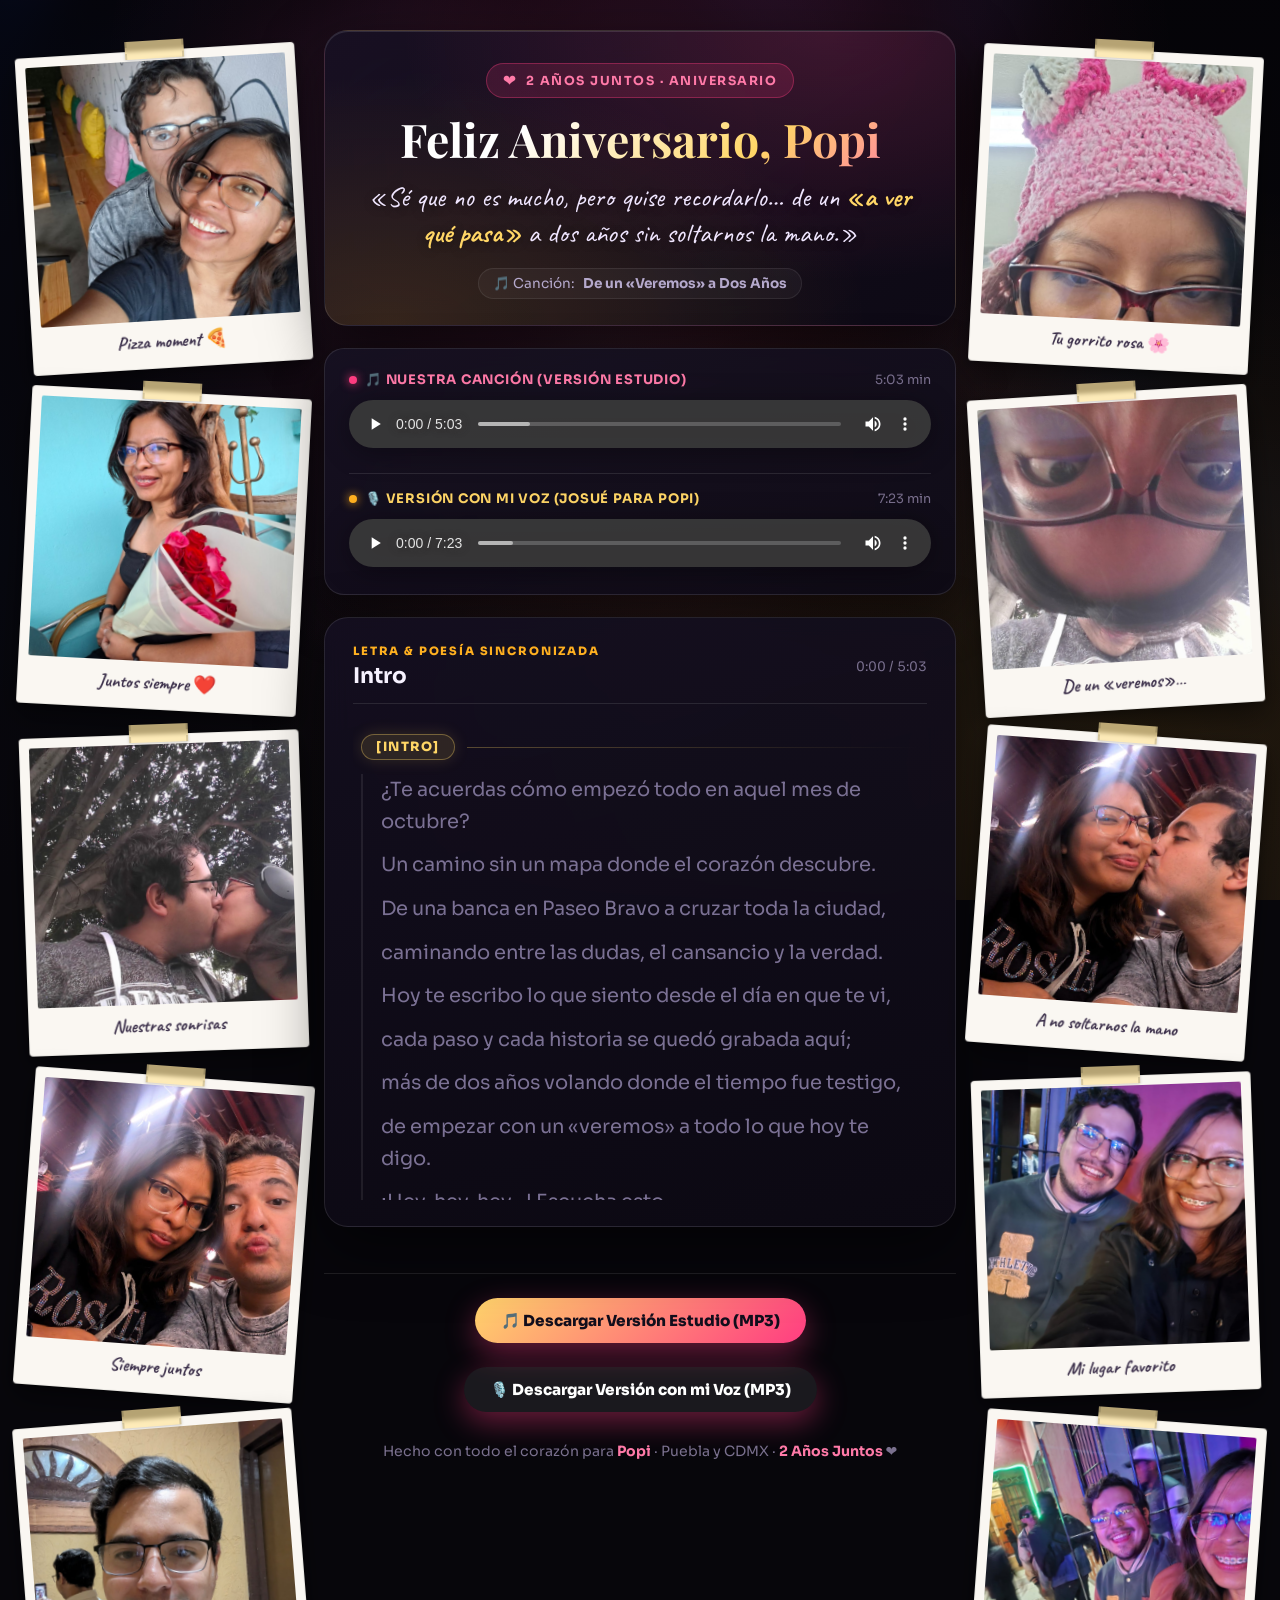
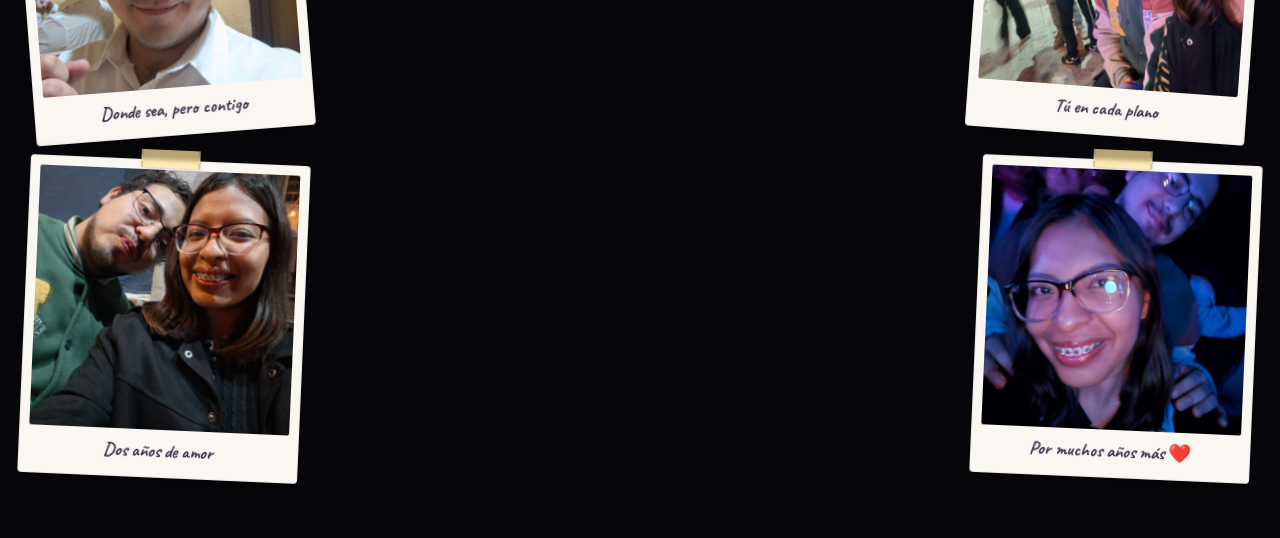
==== commit 5fa4b8ab: "fix(fotos): actualizar mensajes para Pizza moment y Tu gorrito rosa" ====
--- a/aniversario.html
+++ b/aniversario.html
@@ -682,11 +682,11 @@
          COLUMNA IZQUIERDA: POLAROIDS FLOTANTES (DESKTOP)
          ========================================================= -->
     <aside class="photo-sidebar" aria-label="Fotos de recuerdos - Izquierda">
-      <div class="polaroid tilt-left-1" onclick="openLightbox('fotos/reciente-01.jpg', 'Nuestros momentos más recientes ✨')">
+      <div class="polaroid tilt-left-1" onclick="openLightbox('fotos/reciente-01.jpg', 'Pizza moment 🍕✨')">
         <div class="polaroid-img-wrap">
-          <img src="fotos/reciente-01.jpg" alt="Recuerdo con Popi" loading="lazy" />
-        </div>
-        <p class="polaroid-caption">Momentos recientes ✨</p>
+          <img src="fotos/reciente-01.jpg" alt="Pizza moment con Popi" loading="lazy" />
+        </div>
+        <p class="polaroid-caption">Pizza moment 🍕</p>
       </div>
 
       <div class="polaroid tilt-right-1" onclick="openLightbox('fotos/reciente-02.jpg', 'Juntos siempre ❤️')">
@@ -751,17 +751,17 @@
       <section class="mobile-reel-wrap" aria-label="Galería de fotos de aniversario">
         <p class="mobile-reel-title">📸 Nuestros Recuerdos <span>(Toca para agrandar)</span></p>
         <div class="mobile-reel">
-          <div class="polaroid tilt-left-1" onclick="openLightbox('fotos/reciente-01.jpg', 'Nuestros momentos más recientes ✨')">
-            <div class="polaroid-img-wrap"><img src="fotos/reciente-01.jpg" alt="Recuerdo" loading="lazy" /></div>
-            <p class="polaroid-caption">Reciente ✨</p>
+          <div class="polaroid tilt-left-1" onclick="openLightbox('fotos/reciente-01.jpg', 'Pizza moment 🍕✨')">
+            <div class="polaroid-img-wrap"><img src="fotos/reciente-01.jpg" alt="Pizza moment" loading="lazy" /></div>
+            <p class="polaroid-caption">Pizza moment 🍕</p>
           </div>
           <div class="polaroid tilt-right-1" onclick="openLightbox('fotos/reciente-02.jpg', 'Juntos siempre ❤️')">
             <div class="polaroid-img-wrap"><img src="fotos/reciente-02.jpg" alt="Recuerdo" loading="lazy" /></div>
             <p class="polaroid-caption">Juntos ❤️</p>
           </div>
-          <div class="polaroid tilt-left-2" onclick="openLightbox('fotos/reciente-03.jpg', 'Tú y yo, mi amor 💕')">
-            <div class="polaroid-img-wrap"><img src="fotos/reciente-03.jpg" alt="Recuerdo" loading="lazy" /></div>
-            <p class="polaroid-caption">Tú y yo 💕</p>
+          <div class="polaroid tilt-left-2" onclick="openLightbox('fotos/reciente-03.jpg', 'Ese gorrito rosa que tanto amo 🌸💕')">
+            <div class="polaroid-img-wrap"><img src="fotos/reciente-03.jpg" alt="Tu gorrito rosa" loading="lazy" /></div>
+            <p class="polaroid-caption">Tu gorrito rosa 🌸</p>
           </div>
           <div class="polaroid tilt-left-3" onclick="openLightbox('fotos/IMG-20260609-WA0094.jpg', 'De un «veremos»…')">
             <div class="polaroid-img-wrap"><img src="fotos/IMG-20260609-WA0094.jpg" alt="Recuerdo" loading="lazy" /></div>
@@ -870,11 +870,11 @@
          COLUMNA DERECHA: POLAROIDS FLOTANTES (DESKTOP)
          ========================================================= -->
     <aside class="photo-sidebar" aria-label="Fotos de recuerdos - Derecha">
-      <div class="polaroid tilt-right-1" onclick="openLightbox('fotos/reciente-03.jpg', 'Tú y yo, mi amor 💕')">
+      <div class="polaroid tilt-right-1" onclick="openLightbox('fotos/reciente-03.jpg', 'Ese gorrito rosa que tanto amo 🌸💕')">
         <div class="polaroid-img-wrap">
-          <img src="fotos/reciente-03.jpg" alt="Recuerdo con Popi" loading="lazy" />
-        </div>
-        <p class="polaroid-caption">Tú y yo 💕</p>
+          <img src="fotos/reciente-03.jpg" alt="Tu gorrito rosa" loading="lazy" />
+        </div>
+        <p class="polaroid-caption">Tu gorrito rosa 🌸</p>
       </div>
 
       <div class="polaroid tilt-left-1" onclick="openLightbox('fotos/IMG-20260609-WA0094.jpg', 'De un «veremos»…')">
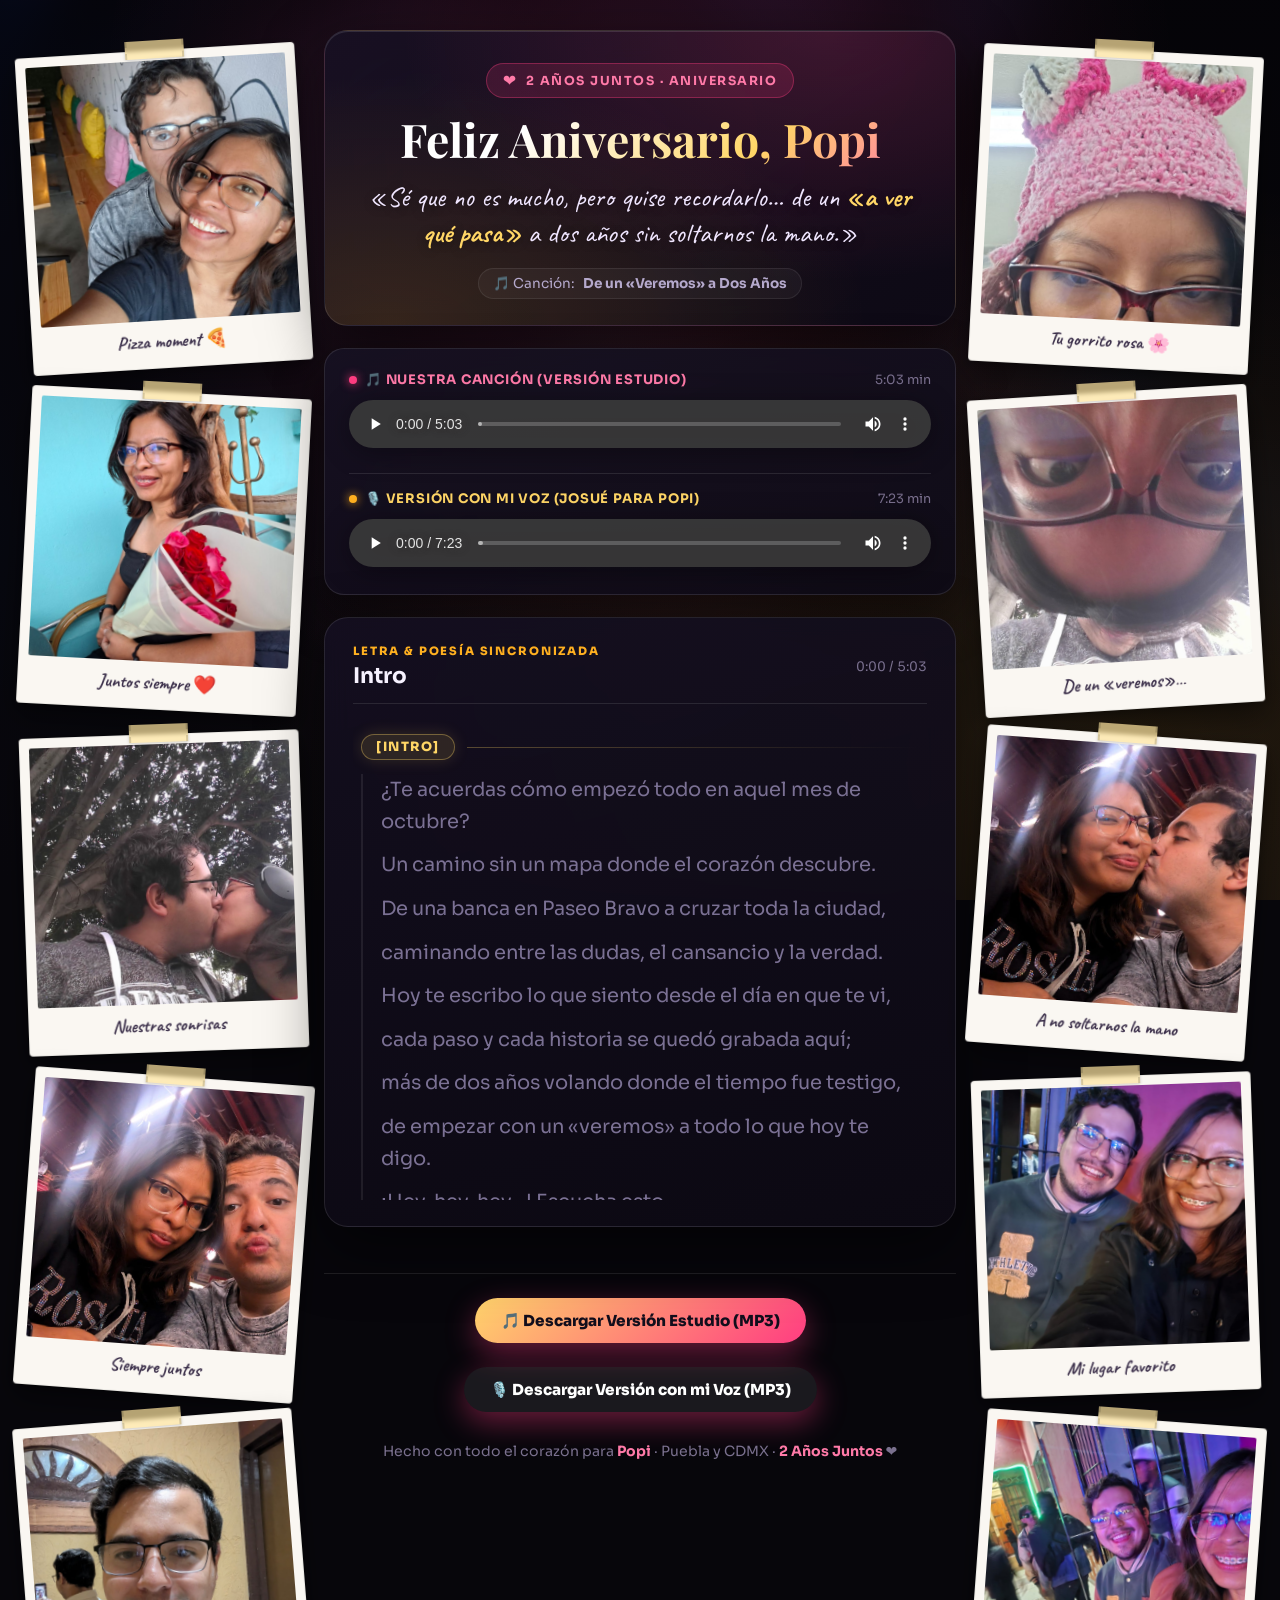
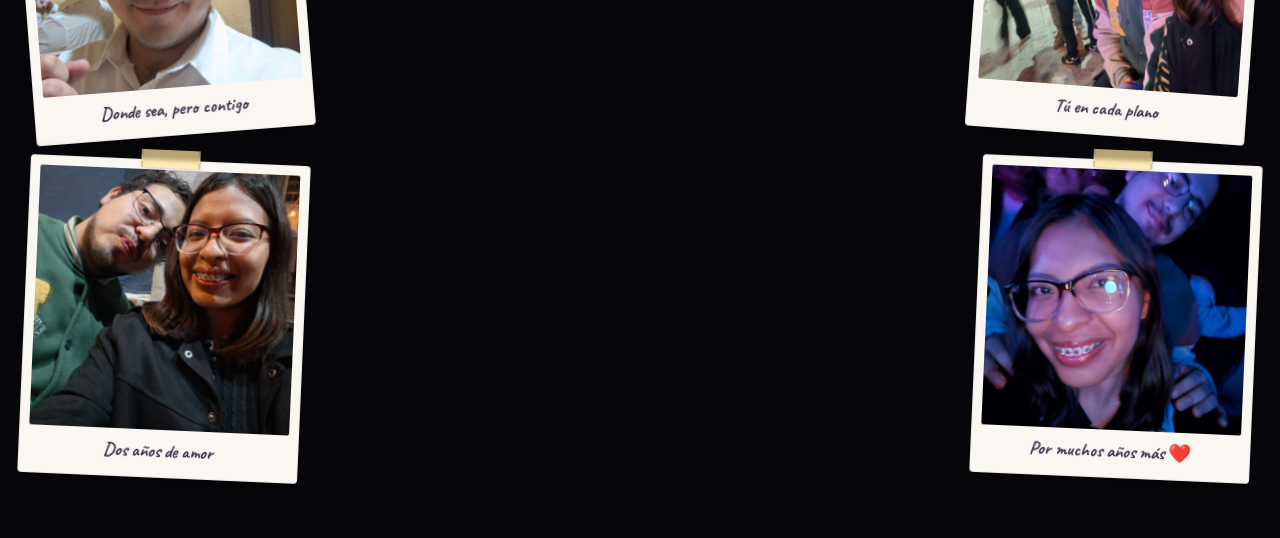
==== commit 444f4982: "fix(lightbox): envolver foto y texto dentro de la tarjeta polaroid centrada para escritorio y movil" ====
--- a/aniversario.html
+++ b/aniversario.html
@@ -599,18 +599,18 @@
     }
 
     /* -------------------------------------------------------------
-       Modal Lightbox para Fotos en Grande
+       Modal Lightbox para Fotos en Grande (Diseño Polaroid Auténtico)
        ------------------------------------------------------------- */
     .lightbox-modal {
       position: fixed;
       inset: 0;
       z-index: 9999;
-      background: rgba(7, 6, 11, 0.92);
-      backdrop-filter: blur(16px);
+      background: rgba(7, 6, 11, 0.94);
+      backdrop-filter: blur(18px);
       display: none;
       align-items: center;
       justify-content: center;
-      padding: 24px;
+      padding: 20px;
       opacity: 0;
       transition: opacity 0.3s ease;
     }
@@ -618,33 +618,72 @@
       display: flex;
       opacity: 1;
     }
-    .lightbox-img-wrap {
-      max-width: 90vw;
-      max-height: 82vh;
+    .lightbox-card {
       background: var(--polaroid-bg);
+      color: var(--polaroid-text);
       padding: 14px 14px 22px;
       border-radius: 8px;
-      box-shadow: 0 30px 80px rgba(0, 0, 0, 0.7);
+      box-shadow:
+        0 25px 80px rgba(0, 0, 0, 0.8),
+        0 0 0 1px rgba(255, 255, 255, 0.12);
+      max-width: min(92vw, 640px);
+      max-height: 88vh;
+      display: flex;
+      flex-direction: column;
+      align-items: center;
+      position: relative;
       animation: modalZoom 0.3s cubic-bezier(0.2, 0.8, 0.2, 1);
     }
     @keyframes modalZoom {
       0% { transform: scale(0.85); opacity: 0; }
       100% { transform: scale(1); opacity: 1; }
     }
+    .lightbox-card::before {
+      content: "";
+      position: absolute;
+      top: -12px;
+      left: 50%;
+      transform: translateX(-50%);
+      width: 70px;
+      height: 22px;
+      background: rgba(255, 230, 160, 0.85);
+      backdrop-filter: blur(2px);
+      box-shadow: 0 2px 6px rgba(0,0,0,0.25);
+      border-left: 3px dashed rgba(0,0,0,0.18);
+      border-right: 3px dashed rgba(0,0,0,0.18);
+      z-index: 2;
+    }
+    .lightbox-img-wrap {
+      width: 100%;
+      max-height: 70vh;
+      overflow: hidden;
+      border-radius: 4px;
+      background: #140f1e;
+      display: flex;
+      align-items: center;
+      justify-content: center;
+    }
     .lightbox-img-wrap img {
       max-width: 100%;
       max-height: 70vh;
+      width: auto;
+      height: auto;
       object-fit: contain;
-      border-radius: 4px;
       display: block;
+      border-radius: 2px;
     }
     .lightbox-caption-text {
+      margin: 14px 10px 4px;
       text-align: center;
       font-family: "Caveat", cursive;
-      font-size: 1.5rem;
+      font-size: clamp(1.4rem, 4.2vw, 1.85rem);
       font-weight: 700;
       color: #241d2d;
-      margin: 14px 0 0;
+      line-height: 1.25;
+      text-shadow: 0 1px 1px rgba(0,0,0,0.08);
+    }
+    .lightbox-caption-text:empty {
+      display: none;
     }
     .lightbox-close-btn {
       position: absolute;
@@ -915,13 +954,15 @@
 
   </div>
 
-  <!-- Modal Lightbox -->
+  <!-- Modal Lightbox (Diseño Polaroid Auténtico) -->
   <div id="lightbox" class="lightbox-modal" onclick="closeLightbox(event)">
     <button class="lightbox-close-btn" onclick="closeLightbox(event)" aria-label="Cerrar foto">✕</button>
-    <div class="lightbox-img-wrap" onclick="event.stopPropagation()">
-      <img id="lightboxImg" src="" alt="Foto ampliada" />
+    <div class="lightbox-card" onclick="event.stopPropagation()">
+      <div class="lightbox-img-wrap">
+        <img id="lightboxImg" src="" alt="Foto ampliada" />
+      </div>
+      <p id="lightboxCaption" class="lightbox-caption-text"></p>
     </div>
-    <p id="lightboxCaption" class="lightbox-caption-text"></p>
   </div>
 
   <!-- Datos y Lógica de Karaoke -->
